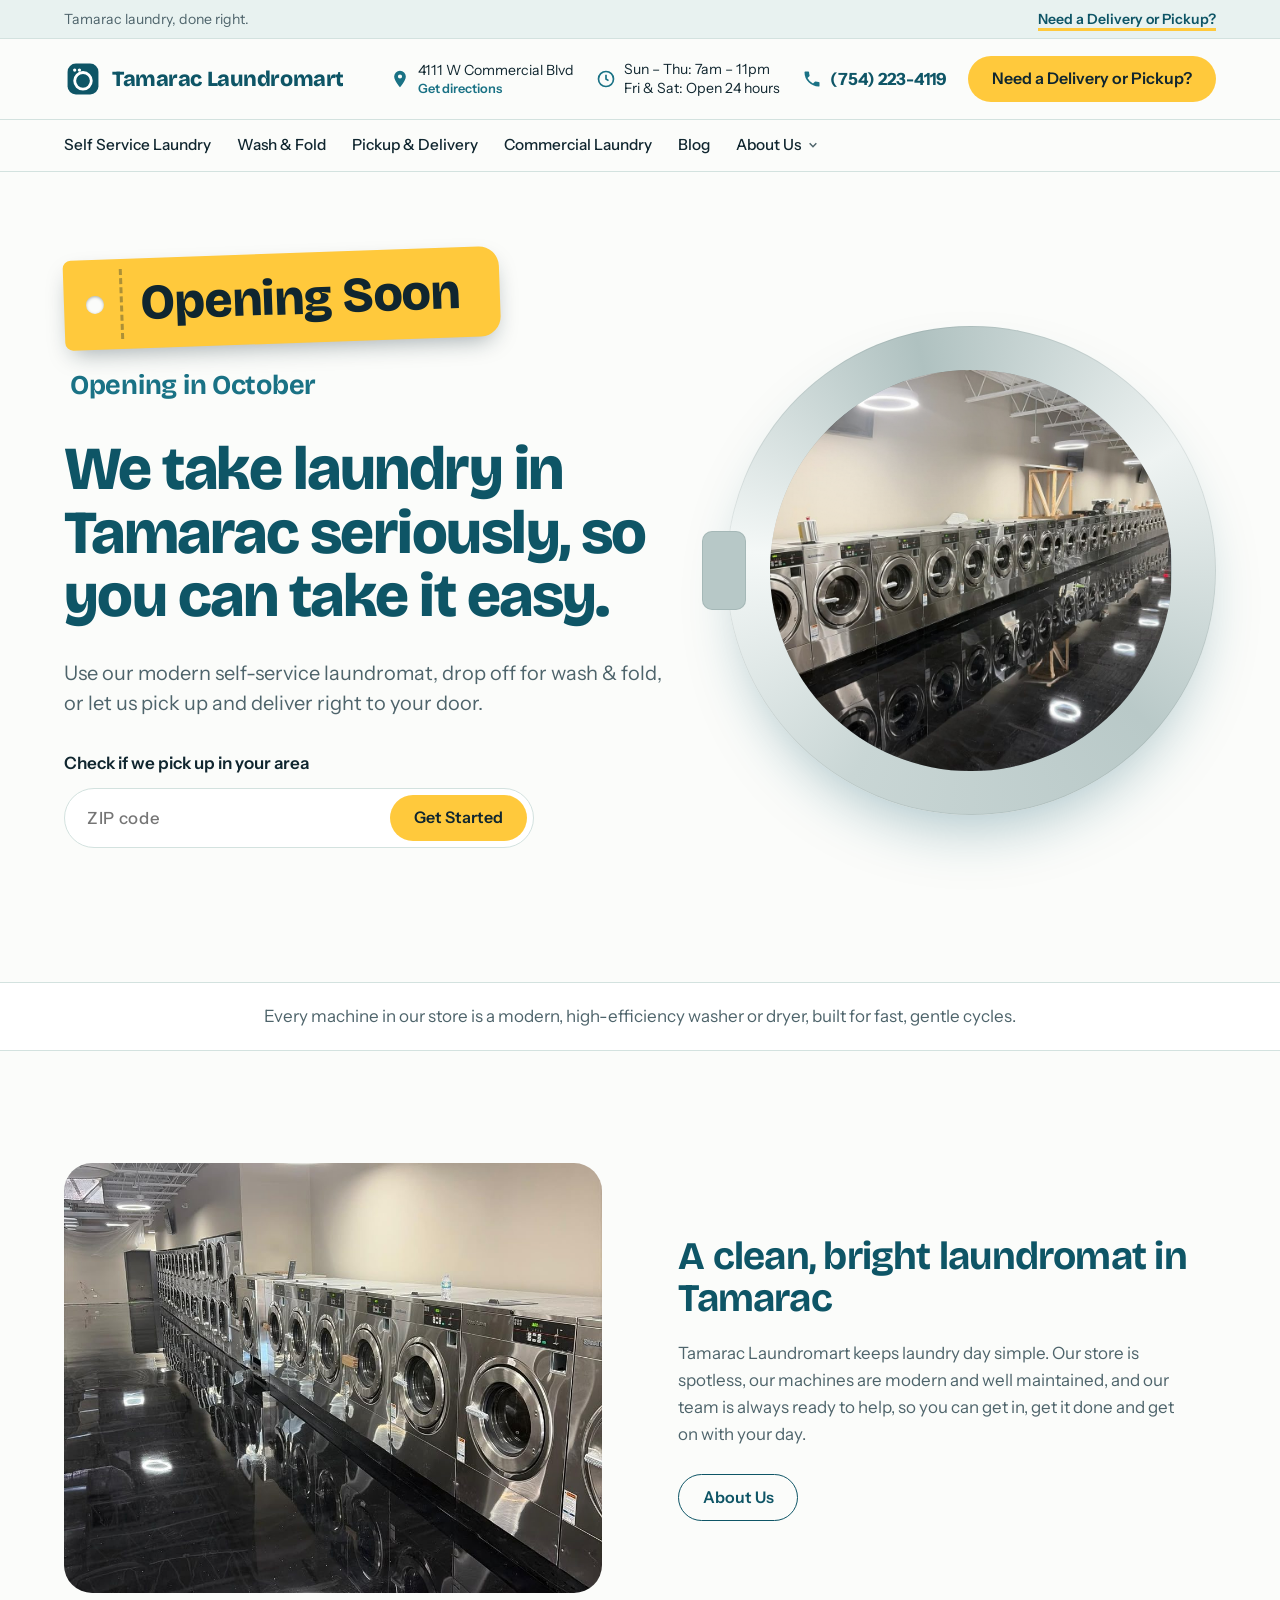
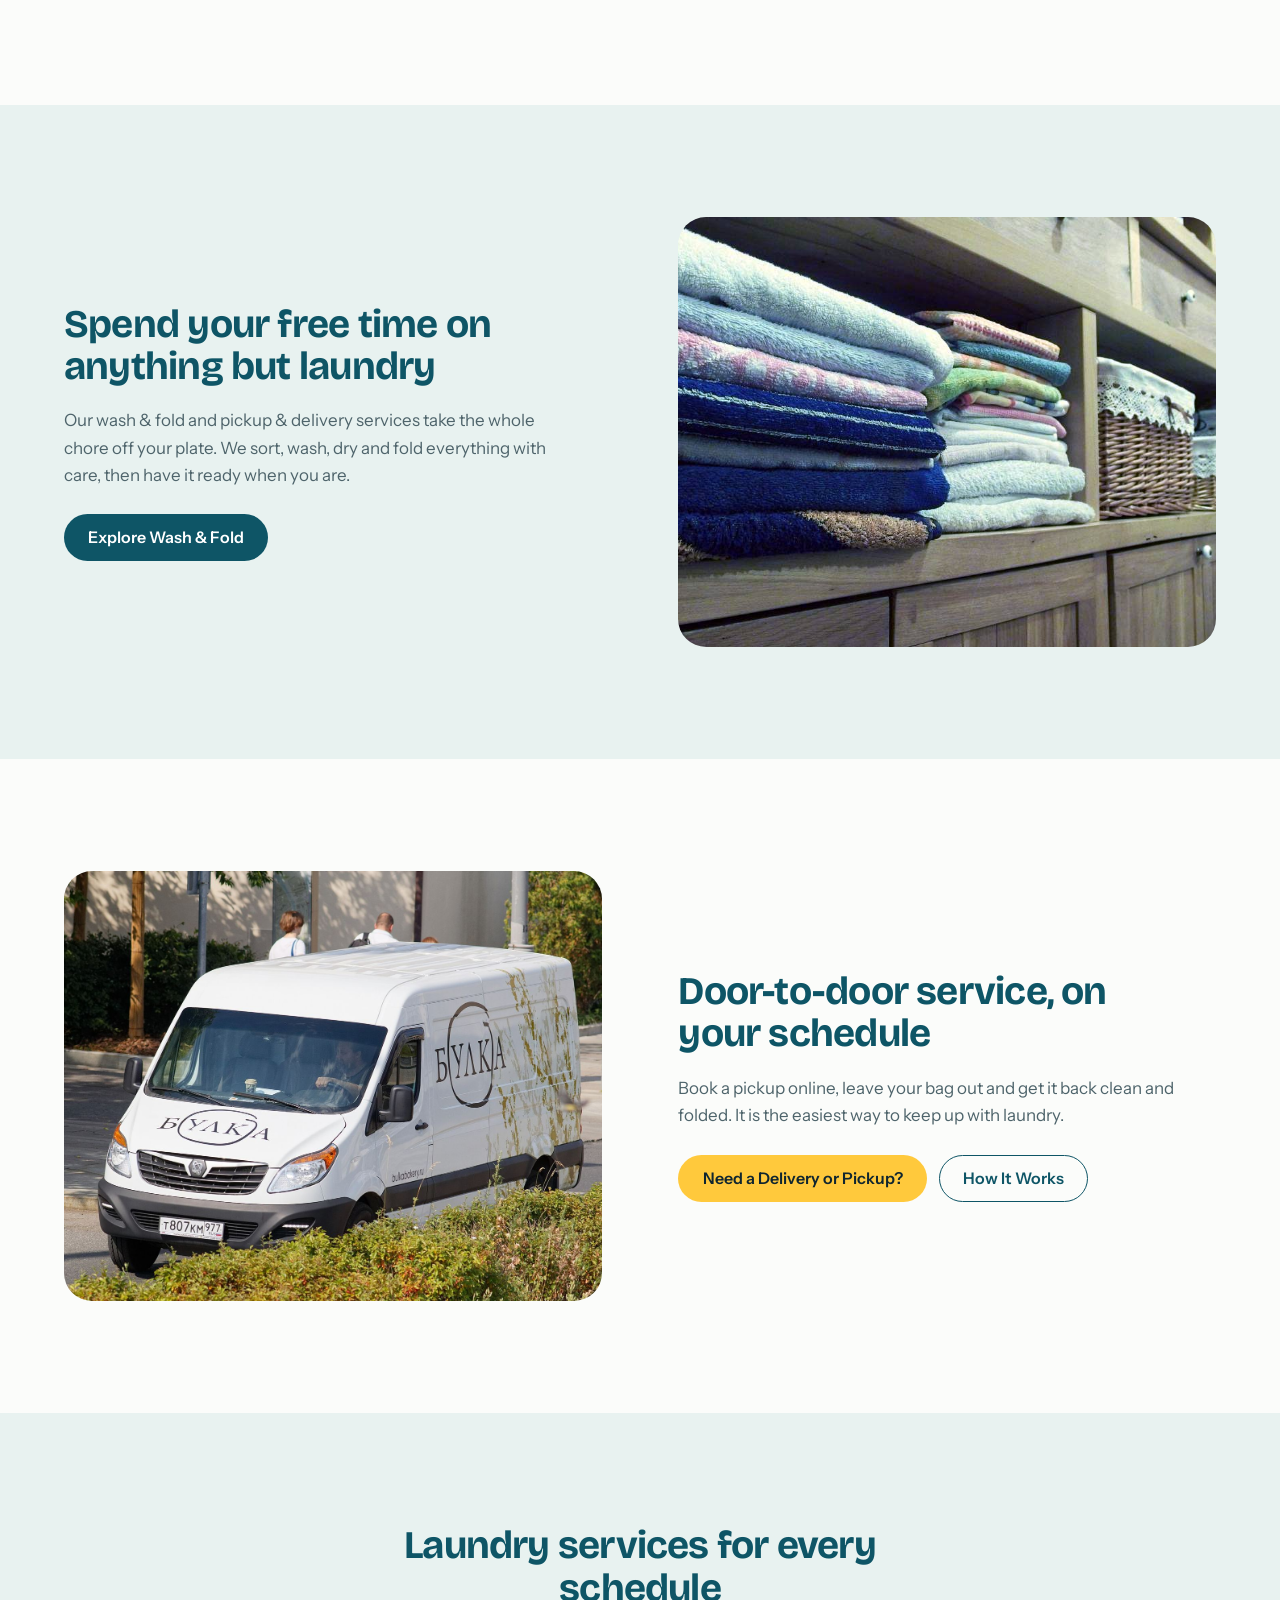
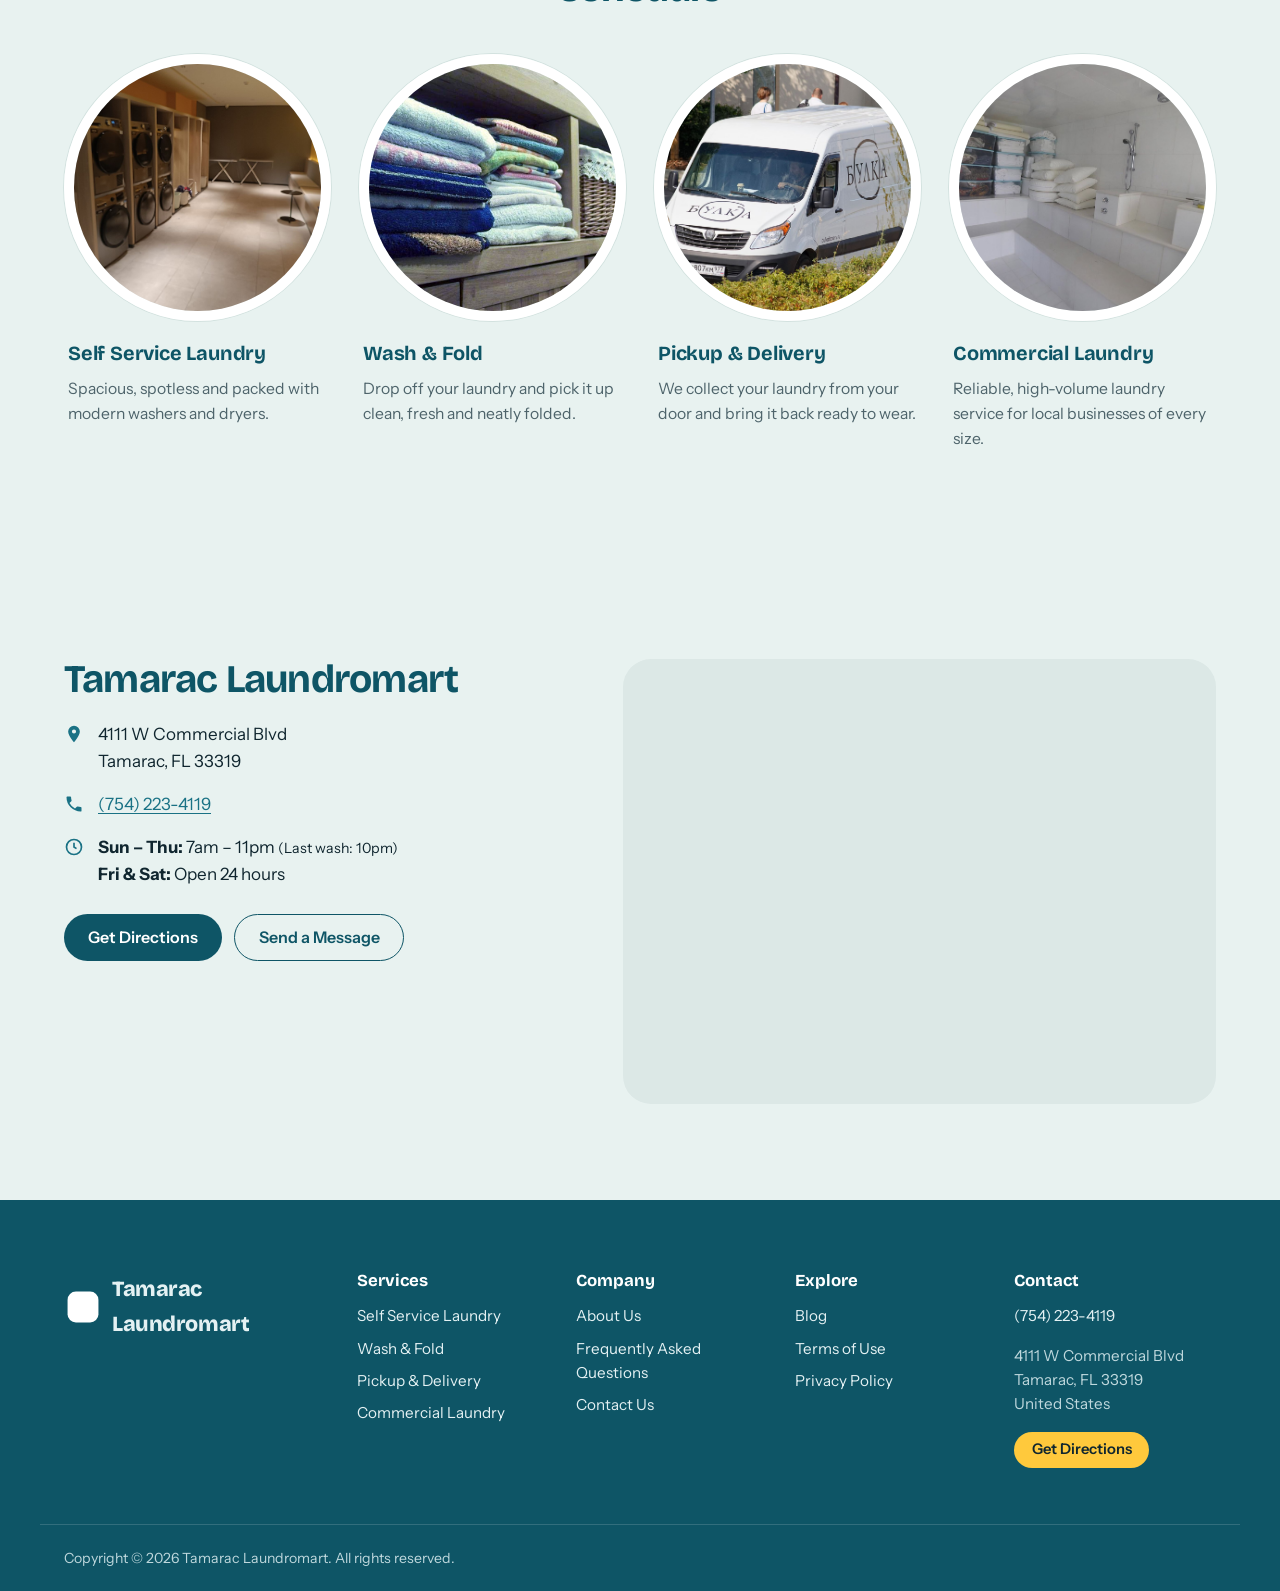
==== public/index.html @ 9fc5db0e "Tamarac Laundromart website, ready for GitHub Pages Static site generated by build.py from site.json" ====
<!DOCTYPE html>
<html lang="en">
<head>
<meta charset="utf-8">
<meta name="viewport" content="width=device-width, initial-scale=1">
<title>Laundromat, Wash &amp; Fold and Pickup &amp; Delivery in Tamarac | Tamarac Laundromart</title>
<meta name="description" content="Tamarac Laundromart offers self-service laundry, wash &amp; fold and laundry pickup &amp; delivery in Tamarac.">
<link rel="canonical" href="https://tamaraclaundromart.com/">
<meta property="og:type" content="website">
<meta property="og:title" content="Laundromat, Wash &amp; Fold and Pickup &amp; Delivery in Tamarac | Tamarac Laundromart">
<meta property="og:description" content="Tamarac Laundromart offers self-service laundry, wash &amp; fold and laundry pickup &amp; delivery in Tamarac.">
<meta property="og:url" content="https://tamaraclaundromart.com/">
<meta property="og:image" content="https://tamaraclaundromart.com/assets/img/store-1.jpg">
<meta name="theme-color" content="#0E5566">
<link rel="icon" href="/assets/img/favicon.svg" type="image/svg+xml">
<link rel="preconnect" href="https://fonts.googleapis.com">
<link rel="preconnect" href="https://fonts.gstatic.com" crossorigin>
<link href="https://fonts.googleapis.com/css2?family=Bricolage+Grotesque:opsz,wght@12..96,500..800&amp;family=Instrument+Sans:wght@400;500;600;700&amp;display=swap" rel="stylesheet">
<link rel="stylesheet" href="/assets/css/styles.css">
<script type="application/ld+json">{"@context": "https://schema.org", "@type": "Laundromat", "name": "Tamarac Laundromart", "telephone": "(754) 223-4119", "email": null, "url": "https://tamaraclaundromart.com", "address": {"@type": "PostalAddress", "streetAddress": "4111 W Commercial Blvd", "addressLocality": "Tamarac", "addressRegion": "FL", "postalCode": "33319", "addressCountry": "United States"}}</script>
<script>window.SITE={"tawkProperty": "", "tawkWidget": "", "formEndpoint": "", "email": "", "pickupUrl": "", "zips": {"33319": "Tamarac", "33320": "Tamarac", "33321": "Tamarac", "33351": "Tamarac"}};</script>
<script src="/assets/js/main.js" defer></script>
</head>
<body class="is-home">

<a class="skip-link" href="#main">Skip to content</a>
<div class="utility-bar">
  <div class="container utility-inner">
    <p class="utility-note">Tamarac laundry, done right.</p>
    <ul class="utility-links">
      <li><a class="utility-cta" href="#">Need a Delivery or Pickup?</a></li>
    </ul>
  </div>
</div>
<header class="site-header">
  <div class="container header-inner">
    <a class="logo" href="/" aria-label="Tamarac Laundromart home"><span class="logo-mark" aria-hidden="true"><svg viewBox="0 0 32 32"><rect x="3" y="3" width="26" height="26" rx="7" fill="currentColor"/><circle cx="16" cy="17.5" r="7" fill="none" stroke="#fff" stroke-width="2.4"/><circle cx="9" cy="8.5" r="1.4" fill="#fff"/><circle cx="13" cy="8.5" r="1.4" fill="#fff"/></svg></span><span class="logo-text">Tamarac Laundromart</span></a>
    <div class="header-info">
      <a class="info-chip" href="https://www.google.com/maps/dir/?api=1&amp;destination=4111+W+Commercial+Blvd%2C+Tamarac%2C+FL%2C+33319" target="_blank" rel="noopener">
        <svg viewBox="0 0 24 24" aria-hidden="true"><path d="M12 2a7 7 0 0 0-7 7c0 5 7 13 7 13s7-8 7-13a7 7 0 0 0-7-7zm0 9.5A2.5 2.5 0 1 1 12 6.5a2.5 2.5 0 0 1 0 5z" fill="currentColor"/></svg>
        <span>4111 W Commercial Blvd<small>Get directions</small></span></a>
      <div class="info-chip hours-chip">
        <svg viewBox="0 0 24 24" aria-hidden="true"><circle cx="12" cy="12" r="9" fill="none" stroke="currentColor" stroke-width="2"/><path d="M12 7v5l3 2" fill="none" stroke="currentColor" stroke-width="2"/></svg>
        <span class="hours-lines"><span>Sun – Thu: 7am &ndash; 11pm</span><span>Fri &amp; Sat: Open 24 hours</span></span></div>
      <a class="info-chip phone-chip" href="tel:7542234119">
        <svg viewBox="0 0 24 24" aria-hidden="true"><path d="M6.6 10.8a15.1 15.1 0 0 0 6.6 6.6l2.2-2.2a1 1 0 0 1 1-.25 11.4 11.4 0 0 0 3.6.57 1 1 0 0 1 1 1V20a1 1 0 0 1-1 1A17 17 0 0 1 3 4a1 1 0 0 1 1-1h3.5a1 1 0 0 1 1 1c0 1.25.2 2.45.57 3.57a1 1 0 0 1-.25 1z" fill="currentColor"/></svg>
        <span>(754) 223-4119</span></a>
      <a class="btn btn-accent header-cta" href="#">Need a Delivery or Pickup?</a>
    </div>
    <div class="header-mobile-actions">
      <a class="icon-btn" href="tel:7542234119" aria-label="Call us">
        <svg viewBox="0 0 24 24" aria-hidden="true"><path d="M6.6 10.8a15.1 15.1 0 0 0 6.6 6.6l2.2-2.2a1 1 0 0 1 1-.25 11.4 11.4 0 0 0 3.6.57 1 1 0 0 1 1 1V20a1 1 0 0 1-1 1A17 17 0 0 1 3 4a1 1 0 0 1 1-1h3.5a1 1 0 0 1 1 1c0 1.25.2 2.45.57 3.57a1 1 0 0 1-.25 1z" fill="currentColor"/></svg></a>
      <button class="icon-btn menu-toggle" aria-expanded="false" aria-controls="mobile-nav" aria-label="Open menu">
        <span class="burger" aria-hidden="true"><i></i><i></i><i></i></span></button>
    </div>
  </div>
  <nav class="main-nav" aria-label="Main">
    <div class="container"><ul class="nav-list"><li class="nav-item"><a href="/self-service-laundry/">Self Service Laundry</a></li><li class="nav-item"><a href="/wash-and-fold/">Wash &amp; Fold</a></li><li class="nav-item"><a href="/pickup-and-delivery/">Pickup &amp; Delivery</a></li><li class="nav-item"><a href="/commercial-laundry/">Commercial Laundry</a></li><li class="nav-item"><a href="/blog/">Blog</a></li><li class="nav-item has-sub"><a href="/about-us/">About Us</a><button class="sub-toggle" aria-expanded="false" aria-label="Show About Us menu"><svg viewBox="0 0 12 12" aria-hidden="true"><path d="M2 4l4 4 4-4" fill="none" stroke="currentColor" stroke-width="1.8"/></svg></button><ul class="sub-menu"><li><a href="/about-us/faq/">Frequently Asked Questions</a></li><li><a href="/about-us/contact-us/">Contact Us</a></li></ul></li></ul></div>
  </nav>
  <div class="mobile-nav" id="mobile-nav" hidden>
    <div class="m-panel is-root" id="m-panel-root">
      <ul><li><a href="/self-service-laundry/">Self Service Laundry</a></li><li><a href="/wash-and-fold/">Wash &amp; Fold</a></li><li><a href="/pickup-and-delivery/">Pickup &amp; Delivery</a></li><li><a href="/commercial-laundry/">Commercial Laundry</a></li><li><a href="/blog/">Blog</a></li><li><button class="m-forward" data-panel="m-panel-5">About Us<svg viewBox="0 0 12 12" aria-hidden="true"><path d="M4 2l4 4-4 4" fill="none" stroke="currentColor" stroke-width="1.8"/></svg></button></li></ul>
      <div class="m-contact">
        <a class="btn btn-accent btn-block" href="#">Need a Delivery or Pickup?</a>
        <a class="btn btn-outline btn-block" href="tel:7542234119">Call (754) 223-4119</a>
        <a class="btn btn-outline btn-block" href="https://www.google.com/maps/dir/?api=1&amp;destination=4111+W+Commercial+Blvd%2C+Tamarac%2C+FL%2C+33319" target="_blank" rel="noopener">Get Directions</a>
        <ul class="m-hours"><li><strong>Sun – Thu:</strong> 7am &ndash; 11pm <small>(Last wash: 10pm)</small></li><li><strong>Fri &amp; Sat:</strong> Open 24 hours</li></ul>
      </div>
    </div>
    <div class="m-panel" id="m-panel-5" hidden><button class="m-back"><svg viewBox="0 0 12 12" aria-hidden="true"><path d="M8 2L4 6l4 4" fill="none" stroke="currentColor" stroke-width="1.8"/></svg> Back</button><p class="m-panel-title">About Us</p><ul><li><a href="/about-us/">About Us Main Page</a></li><li><a href="/about-us/faq/">Frequently Asked Questions</a></li><li><a href="/about-us/contact-us/">Contact Us</a></li></ul></div>
  </div>
</header>
<main id="main">

<section class="home-hero">
  <div class="container home-hero-grid">
    <div class="home-hero-text">
      <p class="coming-soon"><span class="ticket-hole" aria-hidden="true"></span><span class="ticket-text">Opening Soon</span></p><p class="coming-soon-sub">Opening in October</p>
      <h1>We take laundry in Tamarac seriously, so you can take it easy.</h1>
      <p class="lead">Use our modern self-service laundromat, drop off for wash &amp; fold, or let us pick up and deliver right to your door.</p>
      
<form class="zip-form" data-zip-form novalidate>
  <label for="zip-check" class="zip-label">Check if we pick up in your area</label>
  <div class="zip-row">
    <input id="zip-check" name="zip" inputmode="numeric" autocomplete="postal-code"
           pattern="[0-9]{5}" maxlength="5" placeholder="ZIP code" required>
    <button class="btn btn-accent" type="submit">Get Started</button>
  </div>
  <p class="zip-msg" role="status" aria-live="polite"></p>
</form>
    </div>
    <div class="home-hero-media">
      <div class="porthole">
        <span class="porthole-ring" aria-hidden="true"></span>
        <div class="porthole-glass"><img src="/assets/img/store-1.jpg" alt="Inside Tamarac Laundromart" class="cover" loading="eager" decoding="async"></div>
      </div>
    </div>
  </div>
</section>

<section class="brand-banner">
  <div class="container"><p>Every machine in our store is a modern, high-efficiency washer or dryer, built for fast, gentle cycles.</p></div>
</section>

<section class="section image-text  ">
  <div class="container image-text-grid">
    <div class="image-text-media"><img src="/assets/img/store-2.jpg" alt="Row of washers at Tamarac Laundromart" class="cover" loading="lazy" decoding="async"></div>
    <div class="image-text-body"><h2>A clean, bright laundromat in Tamarac</h2><p>Tamarac Laundromart keeps laundry day simple. Our store is spotless, our machines are modern and well maintained, and our team is always ready to help, so you can get in, get it done and get on with your day.</p><div class="btn-row"><a class="btn btn-outline" href="/about-us/">About Us</a></div></div>
  </div>
</section>


<section class="section image-text is-reverse tone-soft">
  <div class="container image-text-grid">
    <div class="image-text-media"><img src="/assets/img/folded.jpg" alt="Folded laundry" class="cover" loading="lazy" decoding="async"></div>
    <div class="image-text-body"><h2>Spend your free time on anything but laundry</h2><p>Our wash &amp; fold and pickup &amp; delivery services take the whole chore off your plate. We sort, wash, dry and fold everything with care, then have it ready when you are.</p><div class="btn-row"><a class="btn btn-primary" href="/wash-and-fold/">Explore Wash &amp; Fold</a></div></div>
  </div>
</section>

<section class="section image-text  ">
  <div class="container image-text-grid">
    <div class="image-text-media"><img src="/assets/img/van.jpg" alt="Delivery van" class="cover" loading="lazy" decoding="async"></div>
    <div class="image-text-body"><h2>Door-to-door service, on your schedule</h2><p>Book a pickup online, leave your bag out and get it back clean and folded. It is the easiest way to keep up with laundry.</p><div class="btn-row"><a class="btn btn-accent" href="#">Need a Delivery or Pickup?</a><a class="btn btn-outline" href="/pickup-and-delivery/">How It Works</a></div></div>
  </div>
</section>

<section class="section tone-soft">
  <div class="container">
    <div class="section-head center"><h2>Laundry services for every schedule</h2></div>
    <div class="card-grid" data-mobile-carousel><a class="svc-card" href="/self-service-laundry/"><img src="/assets/img/machines-row.jpg" alt="" class="cover" loading="lazy" decoding="async"><div class="svc-body"><h3>Self Service Laundry</h3><p>Spacious, spotless and packed with modern washers and dryers.</p></div></a><a class="svc-card" href="/wash-and-fold/"><img src="/assets/img/folded.jpg" alt="" class="cover" loading="lazy" decoding="async"><div class="svc-body"><h3>Wash &amp; Fold</h3><p>Drop off your laundry and pick it up clean, fresh and neatly folded.</p></div></a><a class="svc-card" href="/pickup-and-delivery/"><img src="/assets/img/van.jpg" alt="" class="cover" loading="lazy" decoding="async"><div class="svc-body"><h3>Pickup &amp; Delivery</h3><p>We collect your laundry from your door and bring it back ready to wear.</p></div></a><a class="svc-card" href="/commercial-laundry/"><img src="/assets/img/towels.jpg" alt="" class="cover" loading="lazy" decoding="async"><div class="svc-body"><h3>Commercial Laundry</h3><p>Reliable, high-volume laundry service for local businesses of every size.</p></div></a></div>
  </div>
</section>
</main>

<section class="contact-band" aria-labelledby="contact-band-title">
  <div class="container contact-band-grid">
    <div class="contact-band-info">
      <h2 id="contact-band-title">Tamarac Laundromart</h2>
      <ul class="contact-list">
        <li><svg viewBox="0 0 24 24" aria-hidden="true"><path d="M12 2a7 7 0 0 0-7 7c0 5 7 13 7 13s7-8 7-13a7 7 0 0 0-7-7zm0 9.5A2.5 2.5 0 1 1 12 6.5a2.5 2.5 0 0 1 0 5z" fill="currentColor"/></svg>
          <span>4111 W Commercial Blvd<br>Tamarac, FL 33319</span></li>
        <li><svg viewBox="0 0 24 24" aria-hidden="true"><path d="M6.6 10.8a15.1 15.1 0 0 0 6.6 6.6l2.2-2.2a1 1 0 0 1 1-.25 11.4 11.4 0 0 0 3.6.57 1 1 0 0 1 1 1V20a1 1 0 0 1-1 1A17 17 0 0 1 3 4a1 1 0 0 1 1-1h3.5a1 1 0 0 1 1 1c0 1.25.2 2.45.57 3.57a1 1 0 0 1-.25 1z" fill="currentColor"/></svg>
          <a href="tel:7542234119">(754) 223-4119</a></li>
        <li><svg viewBox="0 0 24 24" aria-hidden="true"><circle cx="12" cy="12" r="9" fill="none" stroke="currentColor" stroke-width="2"/><path d="M12 7v5l3 2" fill="none" stroke="currentColor" stroke-width="2"/></svg>
          <ul class="hours-list"><li><strong>Sun – Thu:</strong> 7am &ndash; 11pm <small>(Last wash: 10pm)</small></li><li><strong>Fri &amp; Sat:</strong> Open 24 hours</li></ul></li>
      </ul>
      <div class="btn-row">
        <a class="btn btn-primary" href="https://www.google.com/maps/dir/?api=1&amp;destination=4111+W+Commercial+Blvd%2C+Tamarac%2C+FL%2C+33319" target="_blank" rel="noopener">Get Directions</a>
        <a class="btn btn-outline" href="/about-us/contact-us/">Send a Message</a>
      </div>
    </div>
    <div class="contact-band-map"><iframe class="map-frame" title="Map to Tamarac Laundromart" loading="lazy" referrerpolicy="no-referrer-when-downgrade" src="https://www.google.com/maps?q=4111+W+Commercial+Blvd%2C+Tamarac%2C+FL%2C+33319&amp;output=embed"></iframe></div>
  </div>
</section>

<footer class="site-footer">
  <div class="container footer-grid">
    <div class="footer-brand">
      <a class="logo logo-light" href="/"><span class="logo-mark" aria-hidden="true"><svg viewBox="0 0 32 32"><rect x="3" y="3" width="26" height="26" rx="7" fill="currentColor"/><circle cx="16" cy="17.5" r="7" fill="none" stroke="#fff" stroke-width="2.4"/><circle cx="9" cy="8.5" r="1.4" fill="#fff"/><circle cx="13" cy="8.5" r="1.4" fill="#fff"/></svg></span><span class="logo-text">Tamarac Laundromart</span></a>
      
      <div class="social"></div>
    </div>
    <div class="footer-col"><h2>Services</h2><ul><li><a href="/self-service-laundry/">Self Service Laundry</a></li><li><a href="/wash-and-fold/">Wash &amp; Fold</a></li><li><a href="/pickup-and-delivery/">Pickup &amp; Delivery</a></li><li><a href="/commercial-laundry/">Commercial Laundry</a></li></ul></div>
    <div class="footer-col"><h2>Company</h2><ul><li><a href="/about-us/">About Us</a></li><li><a href="/about-us/faq/">Frequently Asked Questions</a></li><li><a href="/about-us/contact-us/">Contact Us</a></li></ul></div>
    <div class="footer-col"><h2>Explore</h2><ul><li><a href="/blog/">Blog</a></li><li><a href="/terms-of-use/">Terms of Use</a></li><li><a href="/privacy-policy/">Privacy Policy</a></li></ul></div>
    <div class="footer-col">
      <h2>Contact</h2>
      <p><a href="tel:7542234119">(754) 223-4119</a></p>
      <p>4111 W Commercial Blvd<br>Tamarac, FL 33319<br>United States</p>
      <a class="btn btn-accent btn-sm" href="https://www.google.com/maps/dir/?api=1&amp;destination=4111+W+Commercial+Blvd%2C+Tamarac%2C+FL%2C+33319" target="_blank" rel="noopener">Get Directions</a>
    </div>
  </div>
  <div class="container footer-bottom">
    <p>Copyright &copy; <span data-year>2026</span> Tamarac Laundromart. All rights reserved.</p>
  </div>
</footer>
</body>
</html>
---- assets/css/styles.css ----
/* ==========================================================================
   Laundromat site styles
   Design concept: "Porthole" - the round washer door is the one bold motif.
   Change brand colors and fonts in :root to restyle the whole site.
   ========================================================================== */
:root {
  --ink: #10262F;          /* body text */
  --blue: #0E5566;         /* Intracoastal - primary, headings, footer */
  --blue-2: #1A7285;       /* hover / links */
  --mist: #E8F2F0;         /* tonal panels */
  --linen: #FBFCFA;        /* page background */
  --sun: #FFC93C;          /* calls to action (always with ink text) */
  --sun-dark: #F2B418;
  --line: #D3E2DF;
  --muted: #4E646B;
  --white: #FFFFFF;

  --display: "Bricolage Grotesque", "Avenir Next", system-ui, sans-serif;
  --body: "Instrument Sans", system-ui, -apple-system, "Segoe UI", sans-serif;

  /* Type scale: 1.25 ratio on a 17px base */
  --t-sm: .88rem; --t-base: 1rem; --t-md: 1.25rem; --t-lg: 1.563rem; --t-xl: 1.953rem; --t-2xl: 2.441rem; --t-3xl: 3.815rem;

  /* Radius hierarchy: controls < panels < media; pills only for buttons/chips */
  --r-ctl: 8px; --r-panel: 14px; --r-media: 28px;
  --container: 1200px;
  --measure: 66ch;
}

*, *::before, *::after { box-sizing: border-box; }
html { scroll-behavior: smooth; -webkit-text-size-adjust: 100%; }
body { margin: 0; font-family: var(--body); font-size: 17px; line-height: 1.6; color: var(--ink); background: var(--linen); }
img { max-width: 100%; display: block; }
a { color: var(--blue-2); text-underline-offset: .18em; text-decoration-thickness: 1px; }
a:hover { color: var(--blue); }
h1, h2, h3, h4 { font-family: var(--display); color: var(--blue); margin: 0 0 .5em; font-weight: 700; letter-spacing: -.02em; line-height: 1.08; }
h1 { font-size: clamp(2.3rem, 5.4vw, var(--t-3xl)); font-weight: 800; letter-spacing: -.025em; line-height: 1.04; }
h2 { font-size: clamp(1.75rem, 3.4vw, var(--t-2xl)); }
h3 { font-size: var(--t-md); letter-spacing: -.01em; line-height: 1.25; }
p { margin: 0 0 1em; }
:focus-visible { outline: 3px solid var(--blue-2); outline-offset: 3px; border-radius: 4px; }
[hidden] { display: none !important; }

.container { width: 100%; max-width: var(--container); margin: 0 auto; padding: 0 24px; }
.container.narrow { max-width: 820px; }
.center { text-align: center; }
.center .btn-row, .btn-row.center { justify-content: center; }
.lead { font-size: var(--t-md); line-height: 1.5; color: var(--muted); max-width: 34em; }
.big { font-size: var(--t-md); }
.cover { width: 100%; height: 100%; object-fit: cover; }
.skip-link { position: absolute; left: -999px; top: 8px; background: var(--blue); color: #fff; padding: 10px 16px; z-index: 1000; border-radius: var(--r-ctl); }
.skip-link:focus { left: 8px; }

/* Visible placeholder for any business detail not yet filled in */
.ph { background: #FFF1C2; color: #6B4E00; border: 1px dashed #D9A600; border-radius: 4px; padding: 0 .3em; font-weight: 600; font-size: .9em; letter-spacing: 0; }

/* Buttons ---------------------------------------------------------------- */
.btn { display: inline-flex; align-items: center; justify-content: center; gap: .5em; padding: .8em 1.45em; border-radius: 999px;
  font: 600 1rem/1.2 var(--body); text-decoration: none; border: 1.5px solid transparent; cursor: pointer; white-space: nowrap;
  transition: background-color .15s, color .15s, border-color .15s; }
.btn-accent { background: var(--sun); color: var(--ink); }
.btn-accent:hover { background: var(--sun-dark); color: var(--ink); }
.btn-primary { background: var(--blue); color: #fff; }
.btn-primary:hover { background: var(--blue-2); color: #fff; }
.btn-outline { background: transparent; color: var(--blue); border-color: currentColor; }
.btn-outline:hover { background: var(--blue); border-color: var(--blue); color: #fff; }
.btn-sm { padding: .55em 1.1em; font-size: .92rem; }
.btn-block { width: 100%; }
.btn-row { display: flex; flex-wrap: wrap; gap: 12px; margin-top: 1.5em; }
.btn-link { background: none; border: 0; color: var(--blue-2); font: 600 .95rem var(--body); cursor: pointer; text-decoration: underline; padding: 0; }
.arrow-link { font-weight: 600; color: var(--blue-2); }

/* Utility bar ------------------------------------------------------------ */
.utility-bar { background: var(--mist); color: var(--muted); font-size: var(--t-sm); border-bottom: 1px solid var(--line); }
.utility-inner { display: flex; align-items: center; justify-content: space-between; min-height: 38px; gap: 16px; }
.utility-note { margin: 0; }
.utility-links { list-style: none; display: flex; gap: 22px; margin: 0; padding: 0; align-items: center; }
.utility-links a, .account-toggle { color: var(--blue); text-decoration: none; font-weight: 600; background: none; border: 0; font: inherit; font-weight: 600;
  cursor: pointer; display: inline-flex; align-items: center; gap: 4px; padding: 0; }
.utility-links a:hover, .account-toggle:hover { text-decoration: underline; }
.account-toggle svg { width: 10px; height: 10px; }
.account { position: relative; }
.account-menu { display: none; position: absolute; right: 0; top: calc(100% + 10px); background: #fff; border: 1px solid var(--line); border-radius: var(--r-panel);
  box-shadow: 0 12px 32px rgba(16, 38, 47, .12); list-style: none; margin: 0; padding: 6px; min-width: 190px; z-index: 60; }
.account.is-open .account-menu { display: block; }
.account-menu a { display: block; padding: 8px 12px; color: var(--ink) !important; border-radius: var(--r-ctl); }
.account-menu a:hover { background: var(--mist); text-decoration: none !important; }
.utility-cta { text-decoration: underline !important; text-decoration-color: var(--sun) !important; text-decoration-thickness: 3px !important; text-underline-offset: 4px; }

/* Header ----------------------------------------------------------------- */
.site-header { background: rgba(251, 252, 250, .96); backdrop-filter: saturate(1.4) blur(8px); position: sticky; top: 0; z-index: 50; border-bottom: 1px solid var(--line); }
.header-inner { display: flex; align-items: center; justify-content: space-between; gap: 24px; min-height: 80px; }
.logo { display: inline-flex; align-items: center; gap: 10px; text-decoration: none; color: var(--blue); font-family: var(--display); font-weight: 800; font-size: 1.35rem; letter-spacing: -.02em; }
.logo-mark { width: 38px; height: 38px; color: var(--blue); flex: none; }
.logo-mark svg { width: 100%; height: 100%; }
.logo-img { max-height: 56px; width: auto; }
.logo-light, .logo-light .logo-mark { color: #fff; }
.header-info { display: flex; align-items: center; gap: 22px; }
.info-chip { display: flex; align-items: center; gap: 8px; color: var(--ink); text-decoration: none; font-size: var(--t-sm); line-height: 1.35; }
.info-chip svg { width: 20px; height: 20px; color: var(--blue-2); flex: none; }
.info-chip small { display: block; color: var(--blue-2); font-weight: 600; font-size: .8rem; }
a.info-chip:hover small { text-decoration: underline; }
.hours-lines span { display: block; }
.phone-chip { font-weight: 700; font-size: 1.05rem; color: var(--blue); }
.header-mobile-actions { display: none; gap: 8px; }
.icon-btn { width: 44px; height: 44px; border-radius: 50%; border: 1px solid var(--line); background: #fff; display: grid; place-items: center; color: var(--blue); cursor: pointer; }
.icon-btn svg { width: 19px; height: 19px; }
.burger { display: grid; gap: 4px; }
.burger i { display: block; width: 18px; height: 2px; background: currentColor; border-radius: 2px; transition: transform .2s, opacity .2s; }
.menu-toggle[aria-expanded="true"] .burger i:nth-child(1) { transform: translateY(6px) rotate(45deg); }
.menu-toggle[aria-expanded="true"] .burger i:nth-child(2) { opacity: 0; }
.menu-toggle[aria-expanded="true"] .burger i:nth-child(3) { transform: translateY(-6px) rotate(-45deg); }

.main-nav { border-top: 1px solid var(--line); }
.nav-list { list-style: none; margin: 0; padding: 0; display: flex; flex-wrap: wrap; gap: 2px; }
.nav-item { position: relative; display: flex; align-items: center; }
.nav-item:first-child > a { padding-left: 0; }
.nav-item > a { display: block; padding: 13px 12px; text-decoration: none; color: var(--ink); font-weight: 500; font-size: .96rem; }
.nav-item > a:hover { color: var(--blue-2); }
.nav-item.is-active > a { color: var(--blue); font-weight: 700; box-shadow: inset 0 -3px 0 var(--sun); }
.sub-toggle { background: none; border: 0; padding: 6px 4px; margin-left: -9px; margin-right: 2px; cursor: pointer; color: var(--muted); }
.sub-toggle svg { width: 10px; height: 10px; display: block; }
.sub-menu { display: none; position: absolute; top: 100%; left: 0; background: #fff; list-style: none; margin: 0; padding: 6px; min-width: 250px;
  border: 1px solid var(--line); border-radius: var(--r-panel); box-shadow: 0 16px 36px rgba(16, 38, 47, .12); z-index: 60; }
.nav-item.has-sub:hover .sub-menu, .nav-item.has-sub:focus-within .sub-menu, .nav-item.is-open .sub-menu { display: block; }
.sub-menu a { display: block; padding: 9px 12px; color: var(--ink); text-decoration: none; border-radius: var(--r-ctl); font-size: .95rem; }
.sub-menu a:hover { background: var(--mist); color: var(--blue); }

/* Mobile nav with drill-down panels */
.mobile-nav { border-top: 1px solid var(--line); background: var(--linen); max-height: calc(100vh - 118px); overflow-y: auto; }
.m-panel { padding: 8px 24px 28px; }
.m-panel ul { list-style: none; margin: 0; padding: 0; }
.m-panel li > a, .m-forward { display: flex; justify-content: space-between; align-items: center; width: 100%; padding: 15px 0; border: 0; border-bottom: 1px solid var(--line);
  background: none; font: 600 1.1rem var(--display); letter-spacing: -.01em; color: var(--ink); text-decoration: none; cursor: pointer; text-align: left; }
.m-forward svg, .m-back svg { width: 14px; height: 14px; color: var(--muted); }
.m-back { display: inline-flex; gap: 6px; align-items: center; background: none; border: 0; color: var(--blue-2); font: 600 1rem var(--body); padding: 12px 0 4px; cursor: pointer; }
.m-panel-title { font: 800 1.5rem var(--display); color: var(--blue); margin: 6px 0 4px; letter-spacing: -.02em; }
.m-contact { display: grid; gap: 10px; margin-top: 24px; }
.m-hours { font-size: .92rem; color: var(--muted); margin-top: 6px !important; }
.m-hours li { padding: 2px 0; }

/* Sections --------------------------------------------------------------- */
.section { padding: clamp(64px, 9vw, 112px) 0; }
.tone-soft { background: var(--mist); }
.tone-brand { background: var(--blue); color: #D6E9EC; }
.tone-brand h2, .tone-brand h3 { color: #fff; }
.tone-brand a:not(.btn) { color: #fff; }
.section-head { margin-bottom: 44px; max-width: 40rem; }
.section-head p { color: var(--muted); font-size: var(--t-md); }
.tone-brand .section-head p { color: #D6E9EC; }
.section-head.center { margin-left: auto; margin-right: auto; }
.section-head.split { max-width: none; display: flex; justify-content: space-between; align-items: baseline; gap: 16px; flex-wrap: wrap; }
.section-head.split h2 { margin: 0; }

/* Home hero with porthole ------------------------------------------------ */
.home-hero { padding: clamp(48px, 7vw, 96px) 0 clamp(56px, 8vw, 104px); overflow: hidden; }
.home-hero-grid { display: grid; grid-template-columns: 1.1fr .9fr; gap: clamp(32px, 5vw, 72px); align-items: center; }
.home-hero h1 { max-width: 11em; }
.home-hero .lead { margin-top: 1.1em; }

.porthole { position: relative; aspect-ratio: 1; width: 100%; max-width: 520px; margin-left: auto; }
.porthole-ring { position: absolute; inset: 0; border-radius: 50%;
  background: conic-gradient(from 210deg, #C9D6D5, #F4F8F7 18%, #AFC1C0 38%, #EEF3F2 58%, #B9C9C8 78%, #C9D6D5);
  box-shadow: inset 0 0 0 1px rgba(16,38,47,.08), 0 30px 60px -20px rgba(14, 85, 102, .35); }
.porthole-ring::after { /* door hinge */
  content: ""; position: absolute; left: -5%; top: 42%; width: 9%; height: 16%; border-radius: 10px; background: #B7C8C7; box-shadow: inset 0 0 0 1px rgba(16,38,47,.1); }
.porthole-glass { position: absolute; inset: 9%; border-radius: 50%; overflow: hidden; box-shadow: inset 0 0 0 6px rgba(16, 38, 47, .18); }
.porthole-glass::after { /* glass reflection */
  content: ""; position: absolute; inset: 0; border-radius: 50%;
  background: radial-gradient(120% 70% at 28% 18%, rgba(255,255,255,.38), rgba(255,255,255,0) 48%); pointer-events: none; }
.porthole-glass img { animation: porthole-spin 1.6s cubic-bezier(.2, .7, .1, 1) both; }
@keyframes porthole-spin { from { transform: rotate(-38deg) scale(1.18); opacity: 0; } to { transform: none; opacity: 1; } }

/* Coming soon: a laundry claim ticket */
.coming-soon { display: inline-flex; align-items: center; gap: 20px; margin: 0 0 40px; padding: 20px 40px 20px 22px;
  background: var(--sun); color: var(--ink); font: 800 clamp(2rem, 4.2vw, 3.1rem)/1 var(--display); letter-spacing: -.01em;
  border-radius: 8px 20px 20px 8px; position: relative; transform: rotate(-2deg); transform-origin: left center;
  box-shadow: 0 10px 24px -8px rgba(16, 38, 47, .4); }
.coming-soon::before { /* perforated edge */
  content: ""; position: absolute; left: 56px; top: 10px; bottom: 10px; border-left: 3px dashed rgba(16, 38, 47, .35); }
.ticket-hole { width: 18px; height: 18px; border-radius: 50%; background: var(--linen); box-shadow: inset 0 1px 3px rgba(16,38,47,.35); flex: none; }
.ticket-text { padding-left: 16px; }
/* Line under the ticket, e.g. "Opening in October" */
.coming-soon:has(+ .coming-soon-sub) { margin-bottom: 18px; }
.coming-soon-sub { margin: 0 0 36px 6px; font: 700 clamp(1.25rem, 2.2vw, 1.7rem)/1.2 var(--display); color: var(--blue-2); letter-spacing: -.01em; }

/* Inner page hero */
.page-hero { background: var(--mist); padding: clamp(44px, 6vw, 80px) 0; }
.page-hero-grid { display: grid; grid-template-columns: 1.15fr .85fr; gap: clamp(28px, 5vw, 64px); align-items: center; }
.page-hero h1 { font-size: clamp(2.1rem, 4.4vw, 3.1rem); max-width: 14em; }
.page-hero-media { border-radius: var(--r-media); overflow: hidden; aspect-ratio: 4 / 3; }

/* ZIP form */
.zip-form { margin-top: 32px; max-width: 470px; }
.zip-label { display: block; font-weight: 600; margin-bottom: 10px; color: var(--ink); }
.zip-row { display: flex; gap: 6px; background: #fff; padding: 6px; border-radius: 999px; border: 1.5px solid var(--line); }
.zip-row:focus-within { border-color: var(--blue-2); box-shadow: 0 0 0 4px rgba(26, 114, 133, .15); }
.zip-row input { flex: 1; min-width: 0; border: 0; padding: 10px 16px; font: 500 1.05rem var(--body); background: transparent; border-radius: 999px; color: var(--ink); letter-spacing: .04em; }
.zip-row input:focus { outline: none; }
.zip-msg { margin: 10px 4px 0; font-weight: 500; min-height: 1.4em; font-size: .95rem; }
.zip-msg.is-error { color: #A42A1E; }
.zip-msg.is-ok { color: #13704A; }

/* Brand banner: quiet strip, not a loud band */
.brand-banner { border-top: 1px solid var(--line); border-bottom: 1px solid var(--line); padding: 20px 0; background: #fff; }
.brand-banner p { margin: 0; color: var(--muted); text-align: center; }
.brand-banner strong { color: var(--blue); }

/* Image + text */
.image-text-grid { display: grid; grid-template-columns: 1fr 1fr; gap: clamp(32px, 6vw, 88px); align-items: center; }
.image-text.is-reverse .image-text-media { order: 2; }
.image-text-media { border-radius: var(--r-media); overflow: hidden; aspect-ratio: 5 / 4; }
.image-text-body { max-width: 32rem; }
.image-text-body p, .image-text-body li { color: var(--muted); font-size: 1.06rem; }

/* Stars / testimonials */
.stars { display: inline-flex; gap: 2px; color: #E9A100; margin-bottom: 10px; }
.stars svg { width: 18px; height: 18px; }
.t-card { background: #fff; border: 1px solid var(--line); border-radius: var(--r-panel); padding: 28px 28px 24px; margin: 0; height: 100%; display: flex; flex-direction: column; }
.t-card blockquote { margin: 0 0 18px; font-size: 1.08rem; line-height: 1.55; flex: 1; }
.t-card figcaption { font-weight: 600; color: var(--blue); }
.t-grid { display: grid; grid-template-columns: repeat(auto-fill, minmax(300px, 1fr)); gap: 20px; margin-top: 36px; }
.testimonials .center .btn { margin-top: 32px; }

/* Slider (scroll-snap, works without JS) */
.slider { position: relative; }
.slider-track { display: flex; gap: 20px; overflow-x: auto; scroll-snap-type: x mandatory; scroll-behavior: smooth; padding: 4px 2px 16px; scrollbar-width: thin; scrollbar-color: var(--line) transparent; }
.slider-track .slide { flex: 0 0 calc((100% - 40px) / 3); scroll-snap-align: start; }
.slider-btn { position: absolute; top: 50%; transform: translateY(-50%); z-index: 2; width: 46px; height: 46px; border-radius: 50%; border: 1px solid var(--line); background: #fff;
  font-size: 1.7rem; line-height: 1; color: var(--blue); cursor: pointer; display: grid; place-items: center; padding-bottom: 3px; }
.slider-btn:hover:not(:disabled) { background: var(--blue); color: #fff; border-color: var(--blue); }
.slider-btn:disabled { opacity: .35; cursor: default; }
.slider-btn.prev { left: -22px; }
.slider-btn.next { right: -22px; }
.g-slide { margin: 0; border-radius: var(--r-media); overflow: hidden; aspect-ratio: 4 / 3; }
.gallery .slider-track .slide { flex-basis: calc((100% - 20px) / 2); }

/* Services: porthole thumbnails in a row, no card boxes */
.card-grid { display: grid; grid-template-columns: repeat(4, 1fr); gap: 36px 28px; }
.svc-card { text-decoration: none; color: var(--ink); display: flex; flex-direction: column; }
.svc-card img { aspect-ratio: 1; height: auto; border-radius: 50%; border: 10px solid #fff; box-shadow: 0 0 0 1px var(--line); transition: box-shadow .2s; }
.svc-card:hover img { box-shadow: 0 0 0 3px var(--sun); }
.svc-body { padding: 20px 4px 0; }
.svc-body h3 { color: var(--blue); }
.svc-card:hover h3 { text-decoration: underline; text-decoration-thickness: 2px; text-underline-offset: .15em; }
.svc-body p { color: var(--muted); font-size: .98rem; margin: 0; }

/* Steps - a real sequence, so numbered */
.steps { list-style: none; padding: 0; margin: 0 0 44px; display: grid; grid-template-columns: repeat(3, 1fr); gap: 0; border-top: 1px solid rgba(255,255,255,.2); }
.step { padding: 28px 28px 8px 0; }
.step + .step { padding-left: 28px; border-left: 1px solid rgba(255,255,255,.2); }
.step-num { display: block; font: 800 3.4rem/1 var(--display); color: var(--sun); margin-bottom: 14px; letter-spacing: -.04em; }
.step p { color: #CFE3E7; }

/* Pricing */
.price-cards { display: grid; grid-template-columns: repeat(auto-fit, minmax(260px, 340px)); justify-content: center; gap: 20px; margin-bottom: 36px; }
.price-card { background: #fff; border: 1px solid var(--line); border-radius: var(--r-panel); padding: 30px 28px; }
.price-card h3 { font-size: 1.1rem; color: var(--ink); }
.price-amount { font: 800 2.6rem/1.1 var(--display); color: var(--blue); margin: 6px 0 0; letter-spacing: -.03em; }
.price-amount span { display: block; font: 500 .95rem var(--body); color: var(--muted); letter-spacing: 0; margin-top: 4px; }
.price-note { color: var(--muted); font-size: .92rem; margin: 12px 0 0; }
.price-list { display: grid; gap: 0; border-top: 1px solid var(--line); }
.price-group { padding: 22px 0; border-bottom: 1px solid var(--line); }
.price-group h3 { margin-bottom: 8px; }
.price-group summary { font: 700 var(--t-md) var(--display); color: var(--blue); cursor: pointer; list-style: none; display: flex; justify-content: space-between; align-items: center; letter-spacing: -.01em; }
.price-group summary::-webkit-details-marker { display: none; }
.price-group summary::after, .acc summary::after { content: ""; width: 12px; height: 12px; flex: none; border-right: 2px solid var(--blue-2); border-bottom: 2px solid var(--blue-2);
  transform: rotate(45deg) translate(-3px, -3px); transition: transform .2s; }
.price-group[open] summary::after, .acc[open] summary::after { transform: rotate(225deg) translate(-3px, -3px); }
.price-group[open] summary { margin-bottom: 8px; }
.price-lines { list-style: none; margin: 0; padding: 0; }
.price-lines li { display: flex; align-items: baseline; gap: 10px; padding: 7px 0; }
.price-lines .dots { flex: 1; border-bottom: 1px dotted #A9BDBA; transform: translateY(-5px); }
.price-lines strong { font-variant-numeric: tabular-nums; }
.price-sub { color: var(--muted); font-size: .9rem; margin: 8px 0 0; }

/* Promotions: styled as a claim ticket, echoing the Coming Soon tag */
.promo-grid { display: grid; grid-template-columns: repeat(auto-fit, minmax(280px, 420px)); justify-content: center; gap: 20px; }
.promo-card { background: var(--sun); color: var(--ink); border-radius: var(--r-panel); padding: 28px 30px 28px 56px; position: relative; }
.promo-card::before { content: ""; position: absolute; left: 30px; top: 16px; bottom: 16px; border-left: 2px dashed rgba(16, 38, 47, .3); }
.promo-card h3 { color: var(--ink); font-size: var(--t-lg); }
.promo-tag { display: block; font-weight: 600; font-size: .9rem; margin-bottom: 6px; }
.promo-code strong { background: #fff; padding: 2px 10px; border-radius: var(--r-ctl); letter-spacing: .04em; }

/* Area CTA */
.area-cta { background: var(--blue); color: #D6E9EC; }
.area-cta h2 { color: #fff; }
.area-cta-inner { display: grid; grid-template-columns: 1fr 1fr; gap: 40px; align-items: center; }
.area-cta .zip-label { color: #fff; }
.area-cta .zip-row { border-color: transparent; }
.area-cta .zip-msg.is-error { color: #FFD3CC; }
.area-cta .zip-msg.is-ok { color: #BFF2D8; }
.area-cta .zip-msg a { color: #fff; }

/* Accordions (FAQ) */
.acc-group { border-top: 1px solid var(--line); }
.acc { border-bottom: 1px solid var(--line); }
.acc summary { padding: 20px 0; font-weight: 600; font-size: 1.08rem; cursor: pointer; list-style: none; display: flex; justify-content: space-between; gap: 20px; align-items: center; color: var(--ink); }
.acc summary:hover { color: var(--blue); }
.acc summary::-webkit-details-marker { display: none; }
.acc-body { padding: 0 40px 22px 0; color: var(--muted); max-width: var(--measure); }
.acc-body p:last-child { margin-bottom: 0; }
.faq-title { margin-bottom: 20px; }
ul.plain { list-style: none; padding: 0; margin: 0; }

/* Forms */
.form-layout { display: grid; grid-template-columns: .85fr 1.15fr; gap: clamp(32px, 6vw, 80px); align-items: start; }
.form-intro p { color: var(--muted); }
.form-eyebrow { font-weight: 600; color: var(--blue-2) !important; margin-bottom: .4em; }
.form-card { background: #fff; border: 1px solid var(--line); border-radius: var(--r-panel); padding: clamp(22px, 4vw, 40px); }
.form-grid { display: grid; grid-template-columns: 1fr 1fr; gap: 18px 18px; margin-bottom: 22px; }
.field.full { grid-column: 1 / -1; }
.field label { display: block; font-weight: 600; font-size: .92rem; margin-bottom: 6px; }
.field label .opt { font-weight: 400; color: var(--muted); }
.field input, .field textarea { width: 100%; padding: 12px 14px; border: 1.5px solid var(--line); border-radius: var(--r-ctl); font: 1rem var(--body); background: var(--linen); color: var(--ink); }
.field input:focus, .field textarea:focus { outline: none; border-color: var(--blue-2); background: #fff; box-shadow: 0 0 0 4px rgba(26, 114, 133, .15); }
.field.has-error input, .field.has-error textarea { border-color: #A42A1E; }
.field-error { color: #A42A1E; font-size: .85rem; margin: 4px 0 0; }
.field-error:empty { display: none; }
.hp { position: absolute; left: -9999px; width: 1px; height: 1px; overflow: hidden; }
.form-status { margin: 14px 0 0; font-weight: 500; }
.form-status:empty { display: none; }
.form-status.is-ok { color: #13704A; }
.form-status.is-error { color: #A42A1E; }

/* Contact band + maps */
.contact-band { background: var(--mist); padding: clamp(56px, 8vw, 96px) 0; }
.contact-band-grid, .location-grid, .area-detail { display: grid; grid-template-columns: 1fr 1.2fr; gap: clamp(32px, 5vw, 64px); align-items: start; }
.contact-list { list-style: none; padding: 0; margin: 0; display: grid; gap: 16px; }
.contact-list > li { display: flex; gap: 14px; }
.contact-list svg { width: 20px; height: 20px; color: var(--blue-2); flex: none; margin-top: 3px; }
.hours-list { list-style: none; padding: 0; margin: 0; }
.map-frame { width: 100%; aspect-ratio: 4 / 3; border: 0; border-radius: var(--r-media); display: block; background: #DCE8E6; }
.map-placeholder { aspect-ratio: 4 / 3; border-radius: var(--r-media); background: #fff; display: grid; place-items: center; text-align: center; padding: 24px;
  color: var(--muted); border: 1.5px dashed #A9BDBA; }
.location-details h3 { margin-top: 32px; }
.check-list { list-style: none; padding: 0; margin: 0; display: grid; gap: 10px; }
.check-list li { padding-left: 30px; position: relative; }
.check-list li::before { content: ""; position: absolute; left: 0; top: .3em; width: 18px; height: 18px; border-radius: 50%;
  background: var(--sun) url("data:image/svg+xml,%3Csvg xmlns='http://www.w3.org/2000/svg' viewBox='0 0 16 16'%3E%3Cpath d='M4 8.5l2.5 2.5L12 5.5' fill='none' stroke='%2310262F' stroke-width='2'/%3E%3C/svg%3E") center/12px no-repeat; }

/* Wash & fold "at a glance": centered 2x2 list, pulled up close to the photo slider above */
.section.glance { padding-top: clamp(8px, 2vw, 24px); }
.glance h2 { margin-bottom: 28px; }
.glance-list { grid-template-columns: repeat(2, minmax(0, 1fr)); gap: 14px 40px; max-width: 760px; margin: 0 auto; }
.glance-list li { background: #fff; border: 1px solid var(--line); border-radius: var(--r-panel); padding: 16px 20px 16px 50px; }
.glance-list li::before { left: 18px; top: 50%; transform: translateY(-50%); }
@media (max-width: 640px) { .glance-list { grid-template-columns: 1fr; } }

/* Service areas */
.service-hero-grid { display: grid; grid-template-columns: 1.4fr 1fr; gap: 36px; align-items: start; }
.service-side { background: var(--mist); border-radius: var(--r-panel); padding: 30px; }
.service-side h3 { margin-top: 28px; font-size: 1.05rem; }
.chip-row { display: flex; flex-wrap: wrap; gap: 8px; }
.chip { display: inline-block; background: var(--mist); color: var(--blue); padding: 3px 12px; border-radius: 999px; font-size: .85rem; font-weight: 600; font-variant-numeric: tabular-nums; }
.service-side .chip { background: #fff; }
.area-grid { display: grid; grid-template-columns: repeat(auto-fill, minmax(250px, 1fr)); gap: 0 32px; border-top: 1px solid var(--line); }
.area-card { display: flex; justify-content: space-between; align-items: baseline; gap: 12px; padding: 22px 0; border-bottom: 1px solid var(--line); text-decoration: none; color: var(--ink); flex-wrap: wrap; }
.area-card h3 { margin: 0; }
.area-link { font-size: .9rem; color: var(--muted); }
.area-card:hover h3 { text-decoration: underline; text-decoration-thickness: 2px; text-underline-offset: .15em; }

/* Blog */
.blog-hero { padding-bottom: 12px; }
.breadcrumbs ol { list-style: none; display: flex; flex-wrap: wrap; gap: 6px; padding: 0; margin: 0 0 20px; font-size: .9rem; color: var(--muted); }
.breadcrumbs li + li::before { content: "/"; margin-right: 6px; color: #A9BDBA; }
.filter-bar { display: flex; flex-wrap: wrap; align-items: center; gap: 10px; margin-bottom: 32px; font-weight: 600; }
.filter-chip { display: inline-flex; align-items: center; gap: 6px; border: 1.5px solid var(--line); background: #fff; border-radius: 999px; padding: 6px 14px; cursor: pointer; font-size: .92rem; font-weight: 500; }
.filter-chip:has(input:checked) { background: var(--blue); color: #fff; border-color: var(--blue); }
.filter-chip input { accent-color: var(--sun); margin: 0; }
.blog-grid { display: grid; grid-template-columns: repeat(auto-fill, minmax(300px, 1fr)); gap: 40px 28px; }
.blog-card { display: flex; flex-direction: column; height: 100%; }
.blog-card-media { aspect-ratio: 16 / 10; overflow: hidden; display: block; border-radius: var(--r-media); }
.blog-card-body { padding: 18px 2px 0; display: flex; flex-direction: column; flex: 1; }
.blog-card-body > p:not(.blog-meta) { color: var(--muted); flex: 1; }
.blog-card h3 a { color: var(--blue); text-decoration: none; }
.blog-card h3 a:hover { text-decoration: underline; text-decoration-thickness: 2px; }
.blog-meta { display: flex; gap: 10px; align-items: center; font-size: .88rem; color: var(--muted); margin-bottom: 10px; }
.no-results { text-align: center; color: var(--muted); padding: 30px 0; }
.blog-listing .center .btn { margin-top: 40px; }
.post h1 { font-size: clamp(2rem, 4.4vw, 3rem); }
.post-media { border-radius: var(--r-media); overflow: hidden; aspect-ratio: 16 / 9; margin: 28px 0 36px; }
.prose { max-width: var(--measure); }
.container.narrow.prose, .post .prose { margin-left: auto; margin-right: auto; }
.prose h2 { margin-top: 1.5em; font-size: var(--t-xl); }
.prose ul, .prose ol { padding-left: 1.3em; }
.prose li { margin-bottom: .4em; }
.notice { background: #FFF1C2; border: 1px solid #E6C34D; padding: 12px 16px; border-radius: var(--r-ctl); }

/* Footer */
.site-footer { background: var(--blue); color: #BFD8DD; padding: 72px 0 0; font-size: .95rem; }
.footer-grid { display: grid; grid-template-columns: 1.4fr 1fr 1fr 1fr 1.1fr; gap: 36px; }
.footer-col h2 { color: #fff; font-size: 1.05rem; margin-bottom: 14px; letter-spacing: 0; }
.footer-col ul { list-style: none; padding: 0; margin: 0; display: grid; gap: 8px; }
.site-footer a { color: #E4F1F3; text-decoration: none; }
.site-footer a:hover { color: #fff; text-decoration: underline; }
.site-footer .btn-accent { color: var(--ink); }
.site-footer .btn-accent:hover { color: var(--ink); text-decoration: none; }
.footer-brand p { margin-top: 14px; max-width: 22em; }
.social { display: flex; gap: 10px; }
.social a { width: 40px; height: 40px; border-radius: 50%; border: 1px solid rgba(255,255,255,.25); display: grid; place-items: center; }
.social a:hover { background: var(--sun); border-color: var(--sun); color: var(--ink); }
.social svg { width: 18px; height: 18px; }
.footer-bottom { border-top: 1px solid rgba(255,255,255,.15); margin-top: 56px; padding: 22px 24px; font-size: .88rem; }
.footer-bottom p { margin: 0; }

/* Responsive -------------------------------------------------------------- */
@media (max-width: 1180px) {
  .header-info .hours-chip { display: none; }
  .nav-item > a { padding: 13px 9px; font-size: .92rem; }
  .footer-grid { grid-template-columns: repeat(3, 1fr); }
  .footer-brand { grid-column: 1 / -1; }
}
@media (max-width: 980px) {
  .header-info, .main-nav, .utility-note { display: none; }
  .header-mobile-actions { display: flex; }
  .header-inner { min-height: 68px; }
  .utility-inner { justify-content: center; }
  .home-hero-grid, .page-hero-grid, .image-text-grid, .form-layout, .contact-band-grid, .location-grid, .area-detail,
  .service-hero-grid, .area-cta-inner { grid-template-columns: 1fr; }
  .image-text.is-reverse .image-text-media { order: 0; }
  .porthole { max-width: 400px; margin: 0 auto; }
  .page-hero-media { aspect-ratio: 16 / 9; }
  .card-grid { grid-template-columns: repeat(2, 1fr); }
  .steps { grid-template-columns: 1fr; }
  .step, .step + .step { padding: 24px 0; border-left: 0; border-bottom: 1px solid rgba(255,255,255,.2); }
  .slider-track .slide { flex-basis: calc((100% - 20px) / 2); }
  .slider-btn.prev { left: -8px; }
  .slider-btn.next { right: -8px; }
}
@media (min-width: 981px) {
  .mobile-nav { display: none !important; }
}
@media (max-width: 640px) {
  body { font-size: 16px; }
  .container { padding: 0 16px; }
  .utility-links { gap: 16px; font-size: .82rem; }
  .logo { font-size: 1.12rem; }
  .logo-mark { width: 32px; height: 32px; }
  .porthole { max-width: 300px; }
  /* Service thumbnails become a swipeable row on phones */
  .card-grid { display: flex; overflow-x: auto; scroll-snap-type: x mandatory; gap: 20px; padding-bottom: 12px; margin: 0 -16px; padding-left: 16px; padding-right: 16px; }
  .card-grid > * { flex: 0 0 66%; scroll-snap-align: center; }
  .slider-track .slide, .gallery .slider-track .slide { flex-basis: 86%; }
  .slider-btn { display: none; }
  .form-grid { grid-template-columns: 1fr; }
  .zip-row { flex-direction: column; border-radius: var(--r-panel); }
  .zip-row .btn { width: 100%; }
  .footer-grid { grid-template-columns: 1fr 1fr; }
  .btn-row .btn { flex: 1 1 auto; }
  .acc-body { padding-right: 0; }
}
@media (prefers-reduced-motion: reduce) {
  *, *::before, *::after { transition: none !important; animation: none !important; scroll-behavior: auto !important; }
}
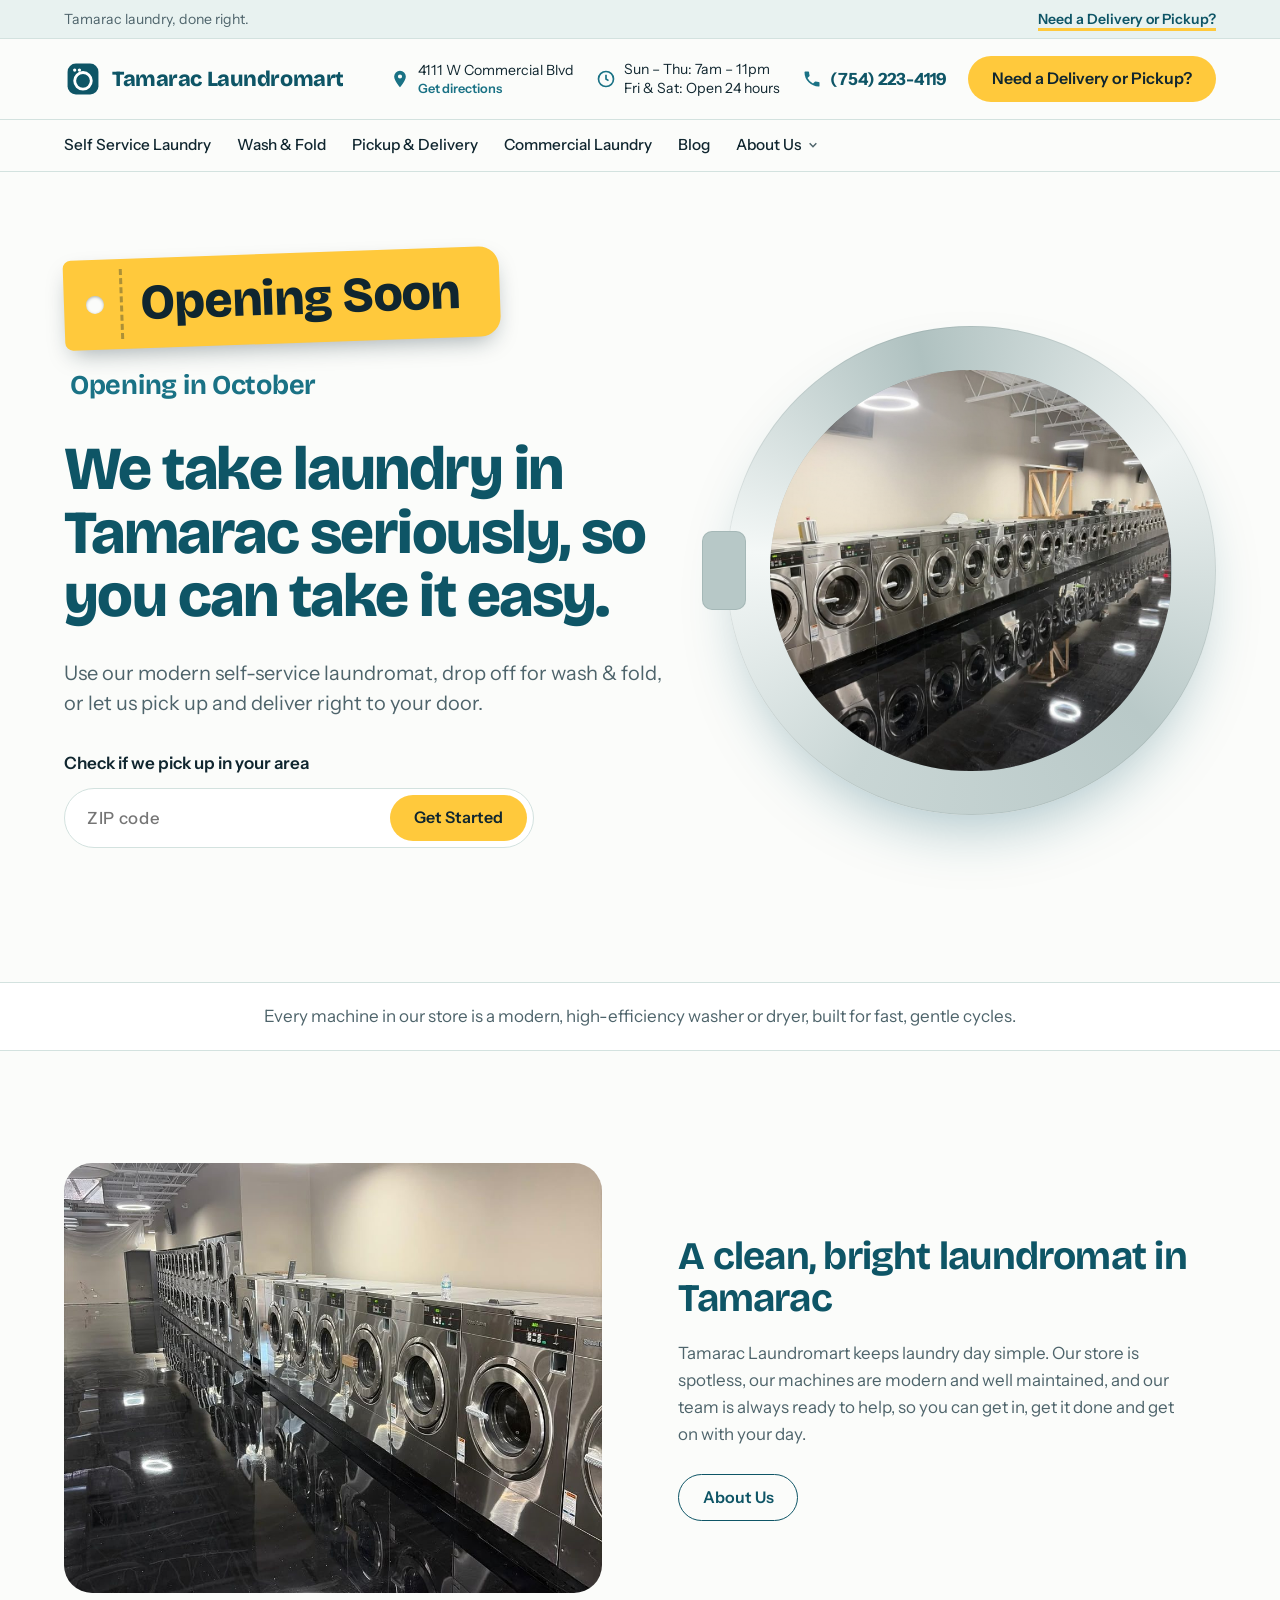
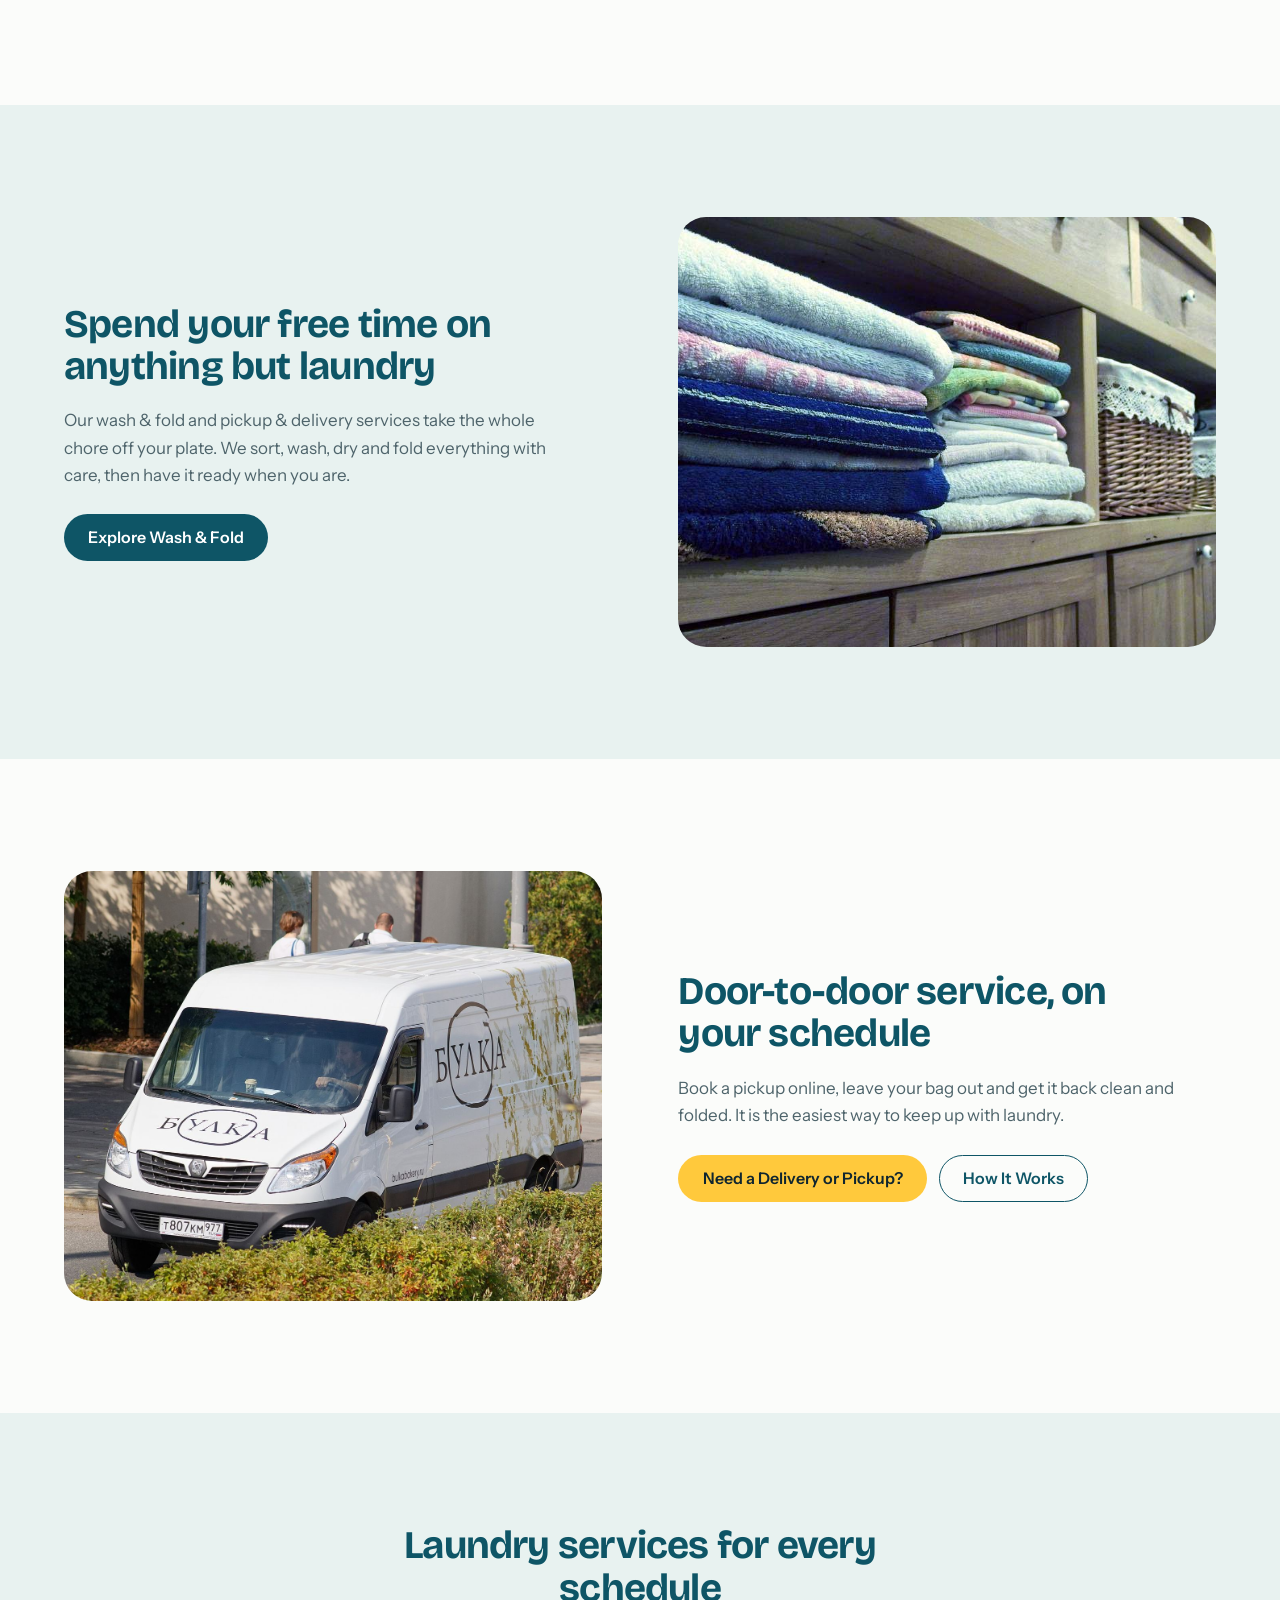
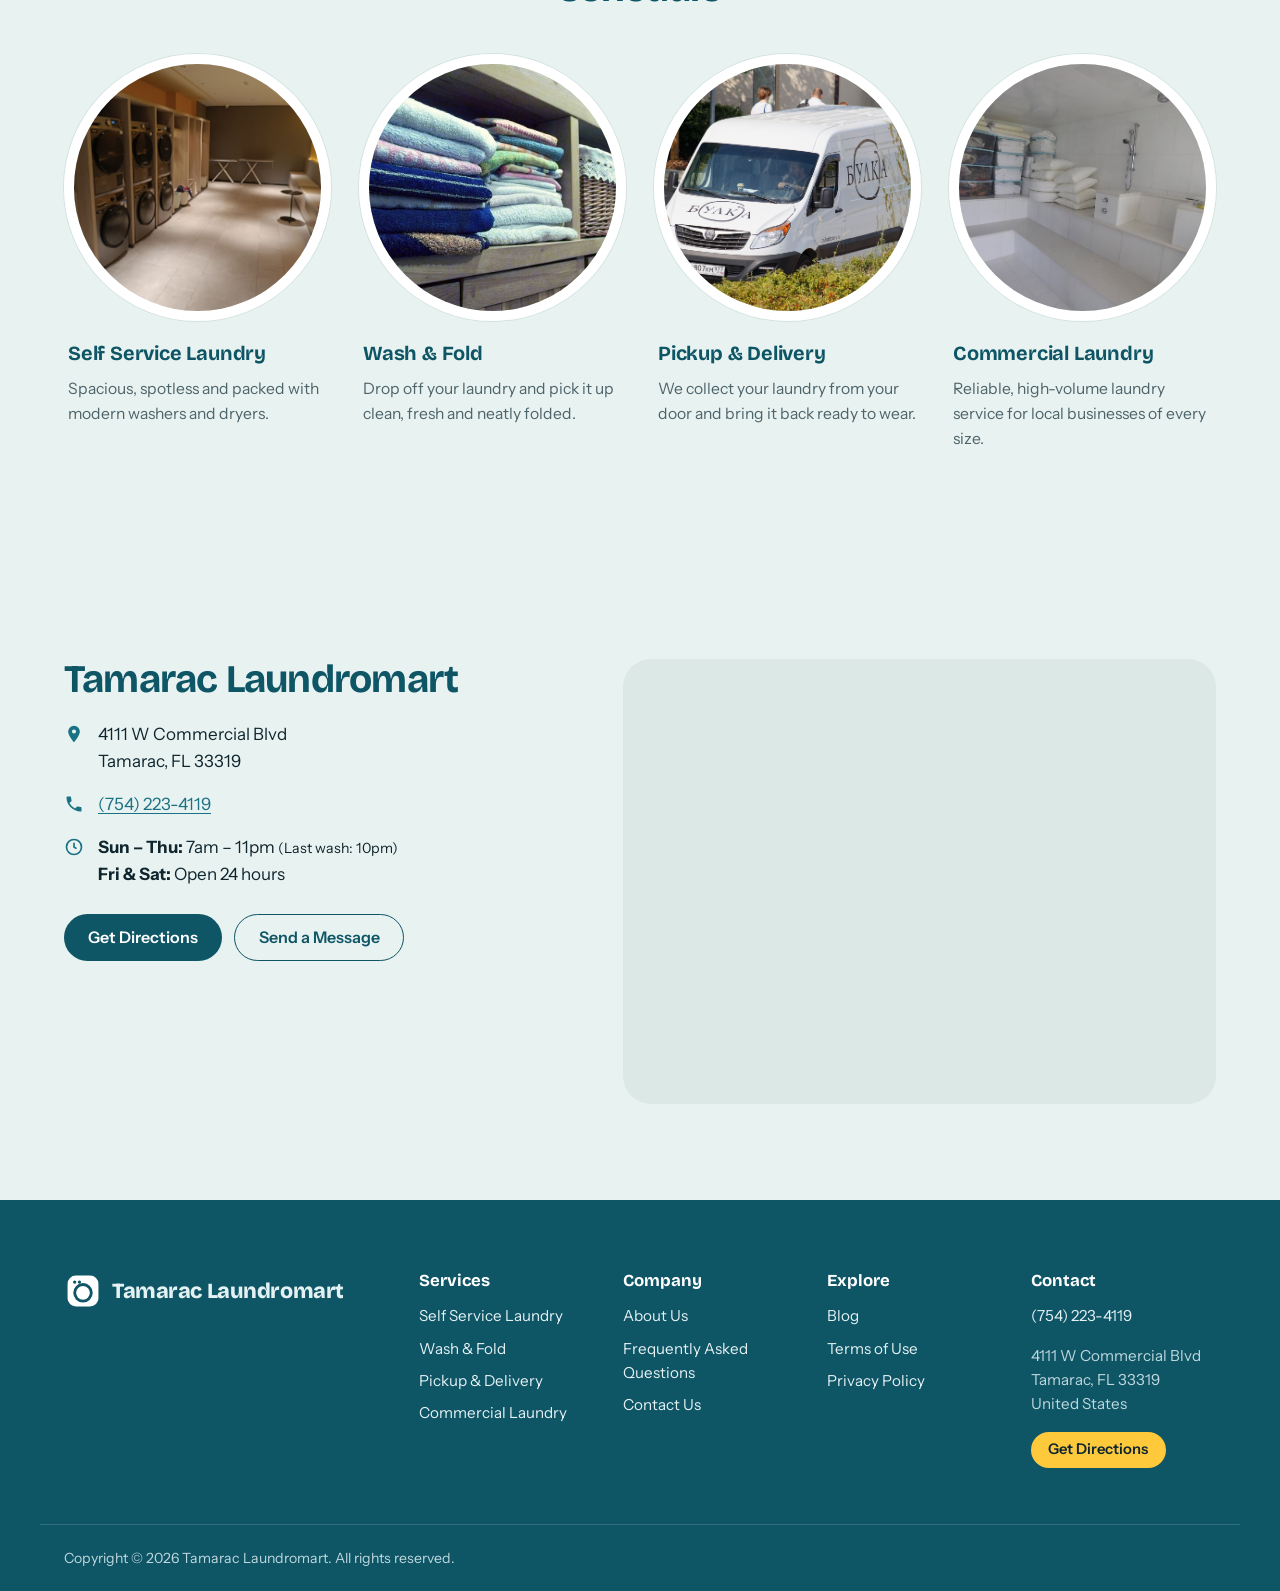
==== commit b20db881: "Add logo files and site icons, fix footer logo, version asset links - Logo PNGs (full, white, mark)," ====
--- a/public/index.html
+++ b/public/index.html
@@ -13,13 +13,15 @@
 <meta property="og:image" content="https://tamaraclaundromart.com/assets/img/store-1.jpg">
 <meta name="theme-color" content="#0E5566">
 <link rel="icon" href="/assets/img/favicon.svg" type="image/svg+xml">
+<link rel="icon" href="/assets/img/favicon-32.png" type="image/png" sizes="32x32">
+<link rel="apple-touch-icon" href="/assets/img/apple-touch-icon.png">
 <link rel="preconnect" href="https://fonts.googleapis.com">
 <link rel="preconnect" href="https://fonts.gstatic.com" crossorigin>
 <link href="https://fonts.googleapis.com/css2?family=Bricolage+Grotesque:opsz,wght@12..96,500..800&amp;family=Instrument+Sans:wght@400;500;600;700&amp;display=swap" rel="stylesheet">
-<link rel="stylesheet" href="/assets/css/styles.css">
-<script type="application/ld+json">{"@context": "https://schema.org", "@type": "Laundromat", "name": "Tamarac Laundromart", "telephone": "(754) 223-4119", "email": null, "url": "https://tamaraclaundromart.com", "address": {"@type": "PostalAddress", "streetAddress": "4111 W Commercial Blvd", "addressLocality": "Tamarac", "addressRegion": "FL", "postalCode": "33319", "addressCountry": "United States"}}</script>
+<link rel="stylesheet" href="/assets/css/styles.css?v=7fba0b4804">
+<script type="application/ld+json">{"@context": "https://schema.org", "@type": "Laundromat", "name": "Tamarac Laundromart", "telephone": "(754) 223-4119", "email": null, "url": "https://tamaraclaundromart.com", "logo": "https://tamaraclaundromart.com/assets/img/logo-mark-512.png", "image": "https://tamaraclaundromart.com/assets/img/store-1.jpg", "address": {"@type": "PostalAddress", "streetAddress": "4111 W Commercial Blvd", "addressLocality": "Tamarac", "addressRegion": "FL", "postalCode": "33319", "addressCountry": "United States"}}</script>
 <script>window.SITE={"tawkProperty": "", "tawkWidget": "", "formEndpoint": "", "email": "", "pickupUrl": "", "zips": {"33319": "Tamarac", "33320": "Tamarac", "33321": "Tamarac", "33351": "Tamarac"}};</script>
-<script src="/assets/js/main.js" defer></script>
+<script src="/assets/js/main.js?v=f5795415dc" defer></script>
 </head>
 <body class="is-home">
 
@@ -34,7 +36,7 @@
 </div>
 <header class="site-header">
   <div class="container header-inner">
-    <a class="logo" href="/" aria-label="Tamarac Laundromart home"><span class="logo-mark" aria-hidden="true"><svg viewBox="0 0 32 32"><rect x="3" y="3" width="26" height="26" rx="7" fill="currentColor"/><circle cx="16" cy="17.5" r="7" fill="none" stroke="#fff" stroke-width="2.4"/><circle cx="9" cy="8.5" r="1.4" fill="#fff"/><circle cx="13" cy="8.5" r="1.4" fill="#fff"/></svg></span><span class="logo-text">Tamarac Laundromart</span></a>
+    <a class="logo" href="/" aria-label="Tamarac Laundromart home"><span class="logo-mark" aria-hidden="true"><svg viewBox="0 0 32 32"><rect x="3" y="3" width="26" height="26" rx="7" fill="currentColor"/><circle class="lm-ring" cx="16" cy="17.5" r="7" fill="none" stroke="#fff" stroke-width="2.4"/><circle class="lm-dot" cx="9" cy="8.5" r="1.4" fill="#fff"/><circle class="lm-dot" cx="13" cy="8.5" r="1.4" fill="#fff"/></svg></span><span class="logo-text">Tamarac Laundromart</span></a>
     <div class="header-info">
       <a class="info-chip" href="https://www.google.com/maps/dir/?api=1&amp;destination=4111+W+Commercial+Blvd%2C+Tamarac%2C+FL%2C+33319" target="_blank" rel="noopener">
         <svg viewBox="0 0 24 24" aria-hidden="true"><path d="M12 2a7 7 0 0 0-7 7c0 5 7 13 7 13s7-8 7-13a7 7 0 0 0-7-7zm0 9.5A2.5 2.5 0 1 1 12 6.5a2.5 2.5 0 0 1 0 5z" fill="currentColor"/></svg>
@@ -156,7 +158,7 @@
 <footer class="site-footer">
   <div class="container footer-grid">
     <div class="footer-brand">
-      <a class="logo logo-light" href="/"><span class="logo-mark" aria-hidden="true"><svg viewBox="0 0 32 32"><rect x="3" y="3" width="26" height="26" rx="7" fill="currentColor"/><circle cx="16" cy="17.5" r="7" fill="none" stroke="#fff" stroke-width="2.4"/><circle cx="9" cy="8.5" r="1.4" fill="#fff"/><circle cx="13" cy="8.5" r="1.4" fill="#fff"/></svg></span><span class="logo-text">Tamarac Laundromart</span></a>
+      <a class="logo logo-light" href="/"><span class="logo-mark" aria-hidden="true"><svg viewBox="0 0 32 32"><rect x="3" y="3" width="26" height="26" rx="7" fill="currentColor"/><circle class="lm-ring" cx="16" cy="17.5" r="7" fill="none" stroke="#fff" stroke-width="2.4"/><circle class="lm-dot" cx="9" cy="8.5" r="1.4" fill="#fff"/><circle class="lm-dot" cx="13" cy="8.5" r="1.4" fill="#fff"/></svg></span><span class="logo-text">Tamarac Laundromart</span></a>
       
       <div class="social"></div>
     </div>
--- a/assets/css/styles.css
+++ b/assets/css/styles.css
@@ -95,6 +95,9 @@
 .logo-mark svg { width: 100%; height: 100%; }
 .logo-img { max-height: 56px; width: auto; }
 .logo-light, .logo-light .logo-mark { color: #fff; }
+/* On dark backgrounds the badge is white, so the washer door inside it switches to blue */
+.logo-light .lm-ring { stroke: var(--blue); }
+.logo-light .lm-dot { fill: var(--blue); }
 .header-info { display: flex; align-items: center; gap: 22px; }
 .info-chip { display: flex; align-items: center; gap: 8px; color: var(--ink); text-decoration: none; font-size: var(--t-sm); line-height: 1.35; }
 .info-chip svg { width: 20px; height: 20px; color: var(--blue-2); flex: none; }
@@ -389,7 +392,8 @@
 
 /* Footer */
 .site-footer { background: var(--blue); color: #BFD8DD; padding: 72px 0 0; font-size: .95rem; }
-.footer-grid { display: grid; grid-template-columns: 1.4fr 1fr 1fr 1fr 1.1fr; gap: 36px; }
+.footer-grid { display: grid; grid-template-columns: 1.9fr 1fr 1fr 1fr 1.1fr; gap: 36px; }
+.footer-brand .logo { white-space: nowrap; }
 .footer-col h2 { color: #fff; font-size: 1.05rem; margin-bottom: 14px; letter-spacing: 0; }
 .footer-col ul { list-style: none; padding: 0; margin: 0; display: grid; gap: 8px; }
 .site-footer a { color: #E4F1F3; text-decoration: none; }
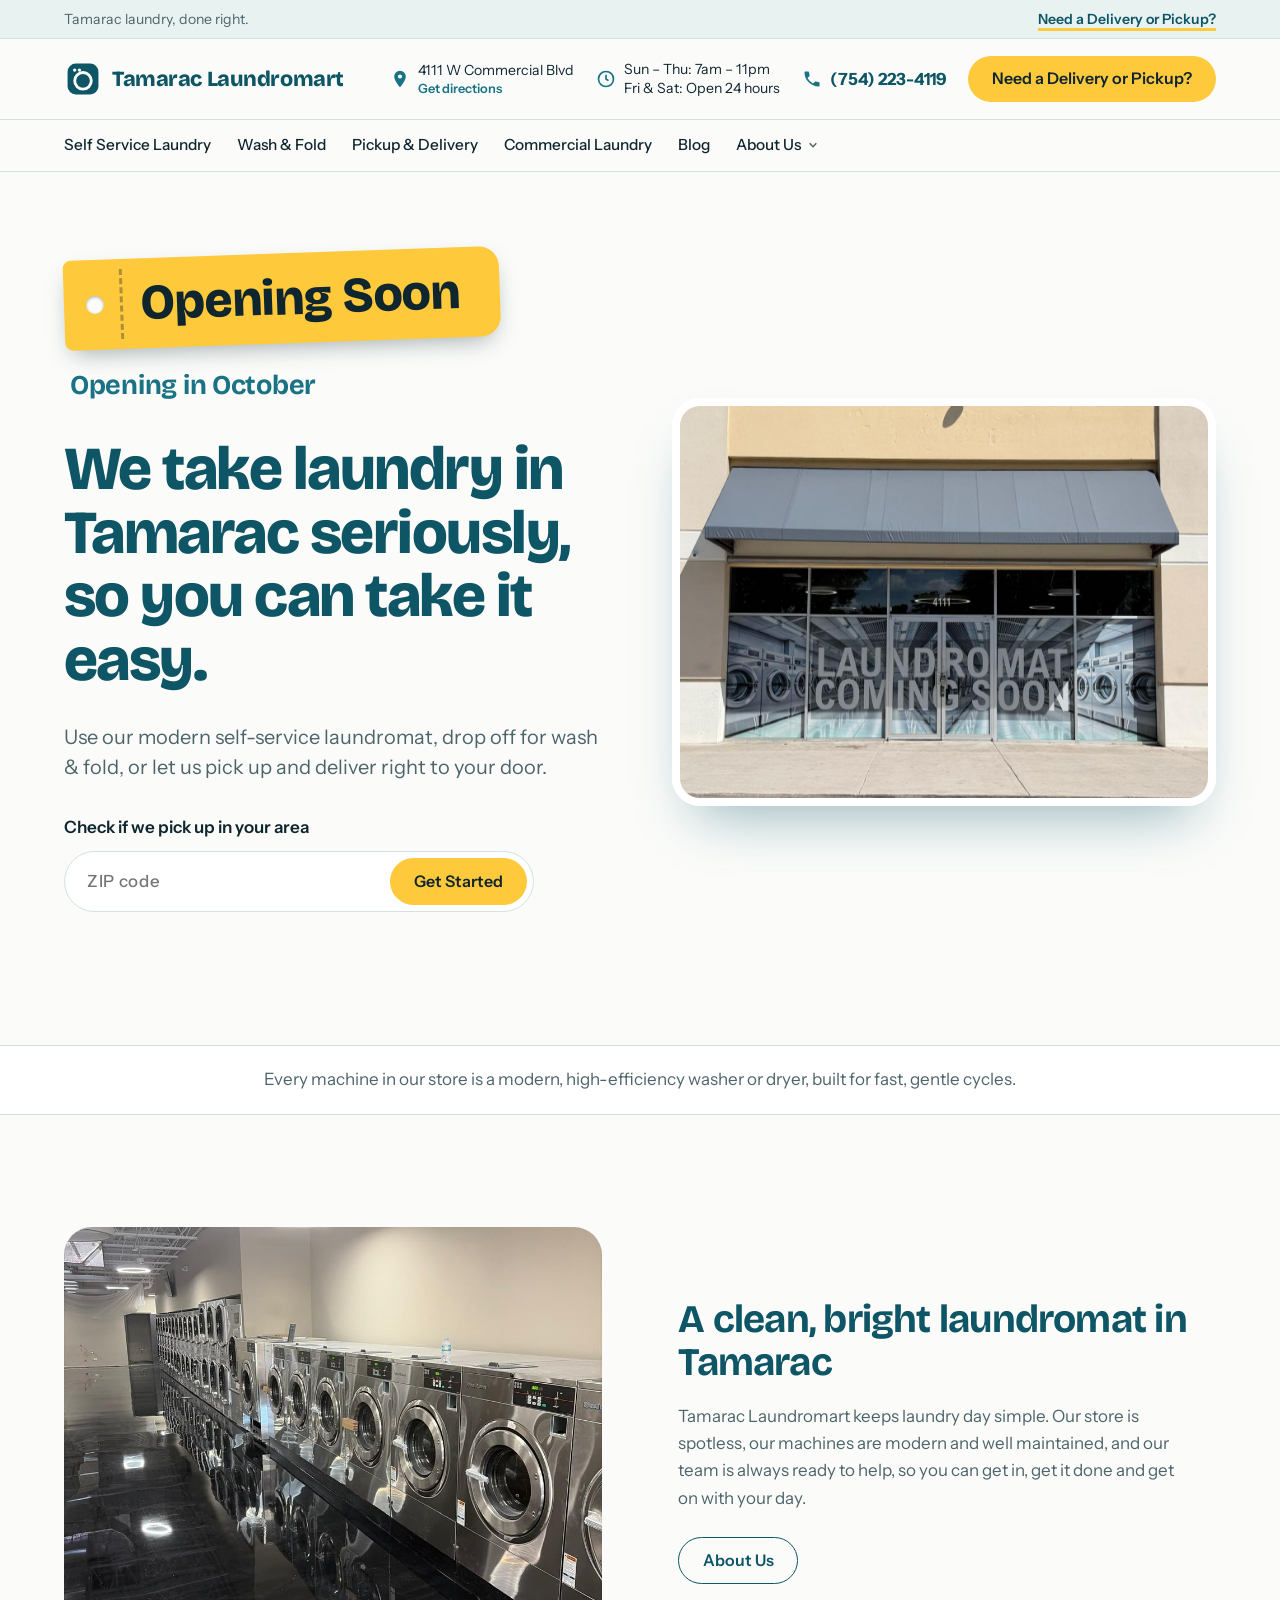
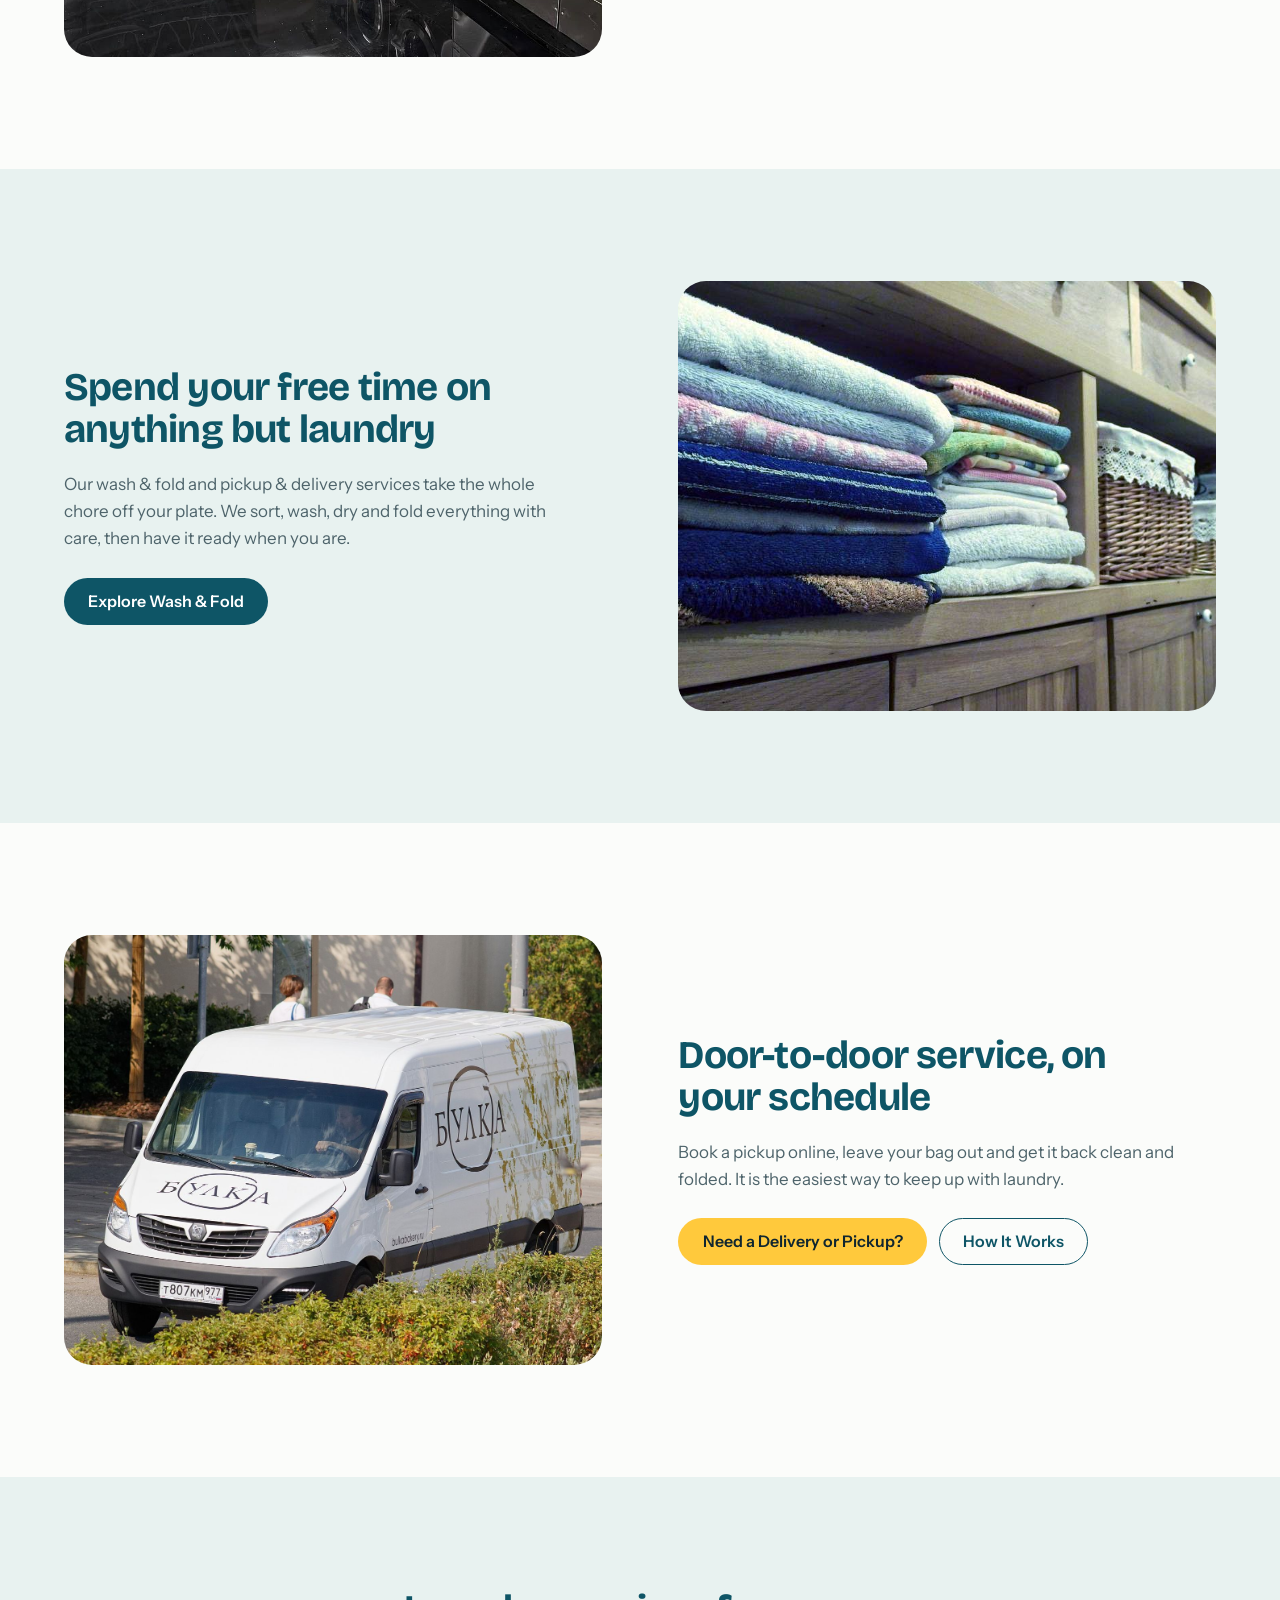
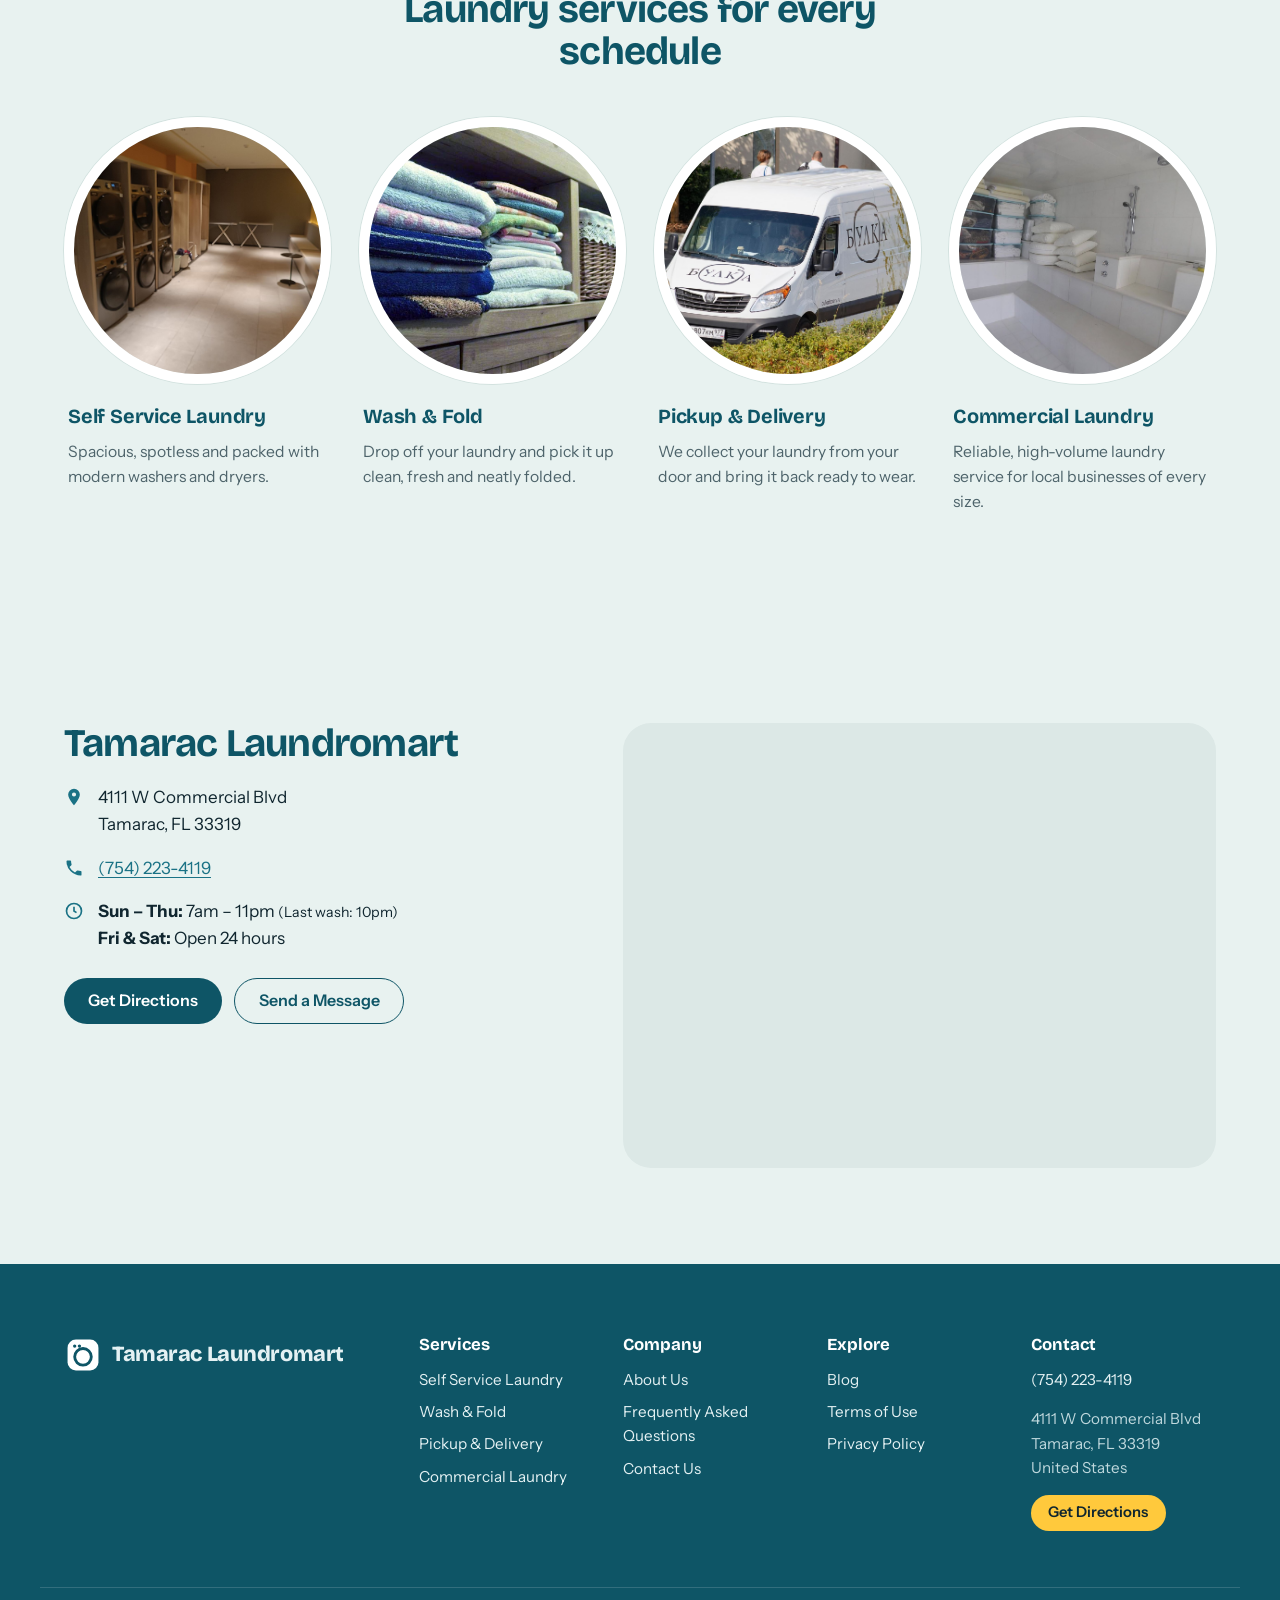
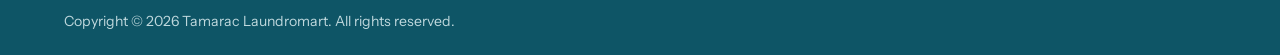
==== commit d8398916: "Storefront photo as the home page hero Co-Authored-By: Claude Opus 5.5 <noreply@anthropic.com>" ====
--- a/public/index.html
+++ b/public/index.html
@@ -10,7 +10,7 @@
 <meta property="og:title" content="Laundromat, Wash &amp; Fold and Pickup &amp; Delivery in Tamarac | Tamarac Laundromart">
 <meta property="og:description" content="Tamarac Laundromart offers self-service laundry, wash &amp; fold and laundry pickup &amp; delivery in Tamarac.">
 <meta property="og:url" content="https://tamaraclaundromart.com/">
-<meta property="og:image" content="https://tamaraclaundromart.com/assets/img/store-1.jpg">
+<meta property="og:image" content="https://tamaraclaundromart.com/assets/img/storefront.jpg">
 <meta name="theme-color" content="#0E5566">
 <link rel="icon" href="/assets/img/favicon.svg" type="image/svg+xml">
 <link rel="icon" href="/assets/img/favicon-32.png" type="image/png" sizes="32x32">
@@ -18,8 +18,8 @@
 <link rel="preconnect" href="https://fonts.googleapis.com">
 <link rel="preconnect" href="https://fonts.gstatic.com" crossorigin>
 <link href="https://fonts.googleapis.com/css2?family=Bricolage+Grotesque:opsz,wght@12..96,500..800&amp;family=Instrument+Sans:wght@400;500;600;700&amp;display=swap" rel="stylesheet">
-<link rel="stylesheet" href="/assets/css/styles.css?v=7fba0b4804">
-<script type="application/ld+json">{"@context": "https://schema.org", "@type": "Laundromat", "name": "Tamarac Laundromart", "telephone": "(754) 223-4119", "email": null, "url": "https://tamaraclaundromart.com", "logo": "https://tamaraclaundromart.com/assets/img/logo-mark-512.png", "image": "https://tamaraclaundromart.com/assets/img/store-1.jpg", "address": {"@type": "PostalAddress", "streetAddress": "4111 W Commercial Blvd", "addressLocality": "Tamarac", "addressRegion": "FL", "postalCode": "33319", "addressCountry": "United States"}}</script>
+<link rel="stylesheet" href="/assets/css/styles.css?v=81c760a48d">
+<script type="application/ld+json">{"@context": "https://schema.org", "@type": "Laundromat", "name": "Tamarac Laundromart", "telephone": "(754) 223-4119", "email": null, "url": "https://tamaraclaundromart.com", "logo": "https://tamaraclaundromart.com/assets/img/logo-mark-512.png", "image": "https://tamaraclaundromart.com/assets/img/storefront.jpg", "address": {"@type": "PostalAddress", "streetAddress": "4111 W Commercial Blvd", "addressLocality": "Tamarac", "addressRegion": "FL", "postalCode": "33319", "addressCountry": "United States"}}</script>
 <script>window.SITE={"tawkProperty": "", "tawkWidget": "", "formEndpoint": "", "email": "", "pickupUrl": "", "zips": {"33319": "Tamarac", "33320": "Tamarac", "33321": "Tamarac", "33351": "Tamarac"}};</script>
 <script src="/assets/js/main.js?v=f5795415dc" defer></script>
 </head>
@@ -92,10 +92,9 @@
 </form>
     </div>
     <div class="home-hero-media">
-      <div class="porthole">
-        <span class="porthole-ring" aria-hidden="true"></span>
-        <div class="porthole-glass"><img src="/assets/img/store-1.jpg" alt="Inside Tamarac Laundromart" class="cover" loading="eager" decoding="async"></div>
-      </div>
+      <figure class="hero-photo">
+        <img src="/assets/img/storefront.jpg" alt="Tamarac Laundromart storefront at 4111 W Commercial Blvd" class="cover" loading="eager" decoding="async">
+      </figure>
     </div>
   </div>
 </section>
--- a/assets/css/styles.css
+++ b/assets/css/styles.css
@@ -157,7 +157,7 @@
 
 /* Home hero with porthole ------------------------------------------------ */
 .home-hero { padding: clamp(48px, 7vw, 96px) 0 clamp(56px, 8vw, 104px); overflow: hidden; }
-.home-hero-grid { display: grid; grid-template-columns: 1.1fr .9fr; gap: clamp(32px, 5vw, 72px); align-items: center; }
+.home-hero-grid { display: grid; grid-template-columns: 1fr 1fr; gap: clamp(32px, 5vw, 72px); align-items: center; }
 .home-hero h1 { max-width: 11em; }
 .home-hero .lead { margin-top: 1.1em; }
 
@@ -173,6 +173,12 @@
   background: radial-gradient(120% 70% at 28% 18%, rgba(255,255,255,.38), rgba(255,255,255,0) 48%); pointer-events: none; }
 .porthole-glass img { animation: porthole-spin 1.6s cubic-bezier(.2, .7, .1, 1) both; }
 @keyframes porthole-spin { from { transform: rotate(-38deg) scale(1.18); opacity: 0; } to { transform: none; opacity: 1; } }
+
+/* Home hero storefront photo: shown whole (wide shot), large rounded frame */
+.hero-photo { margin: 0; width: 100%; aspect-ratio: 4 / 3; border-radius: var(--r-media); overflow: hidden;
+  box-shadow: 0 30px 60px -24px rgba(14, 85, 102, .45); border: 8px solid #fff; }
+.hero-photo img { animation: hero-photo-in 1s cubic-bezier(.2, .7, .1, 1) both; }
+@keyframes hero-photo-in { from { transform: scale(1.06); opacity: 0; } to { transform: none; opacity: 1; } }
 
 /* Coming soon: a laundry claim ticket */
 .coming-soon { display: inline-flex; align-items: center; gap: 20px; margin: 0 0 40px; padding: 20px 40px 20px 22px;
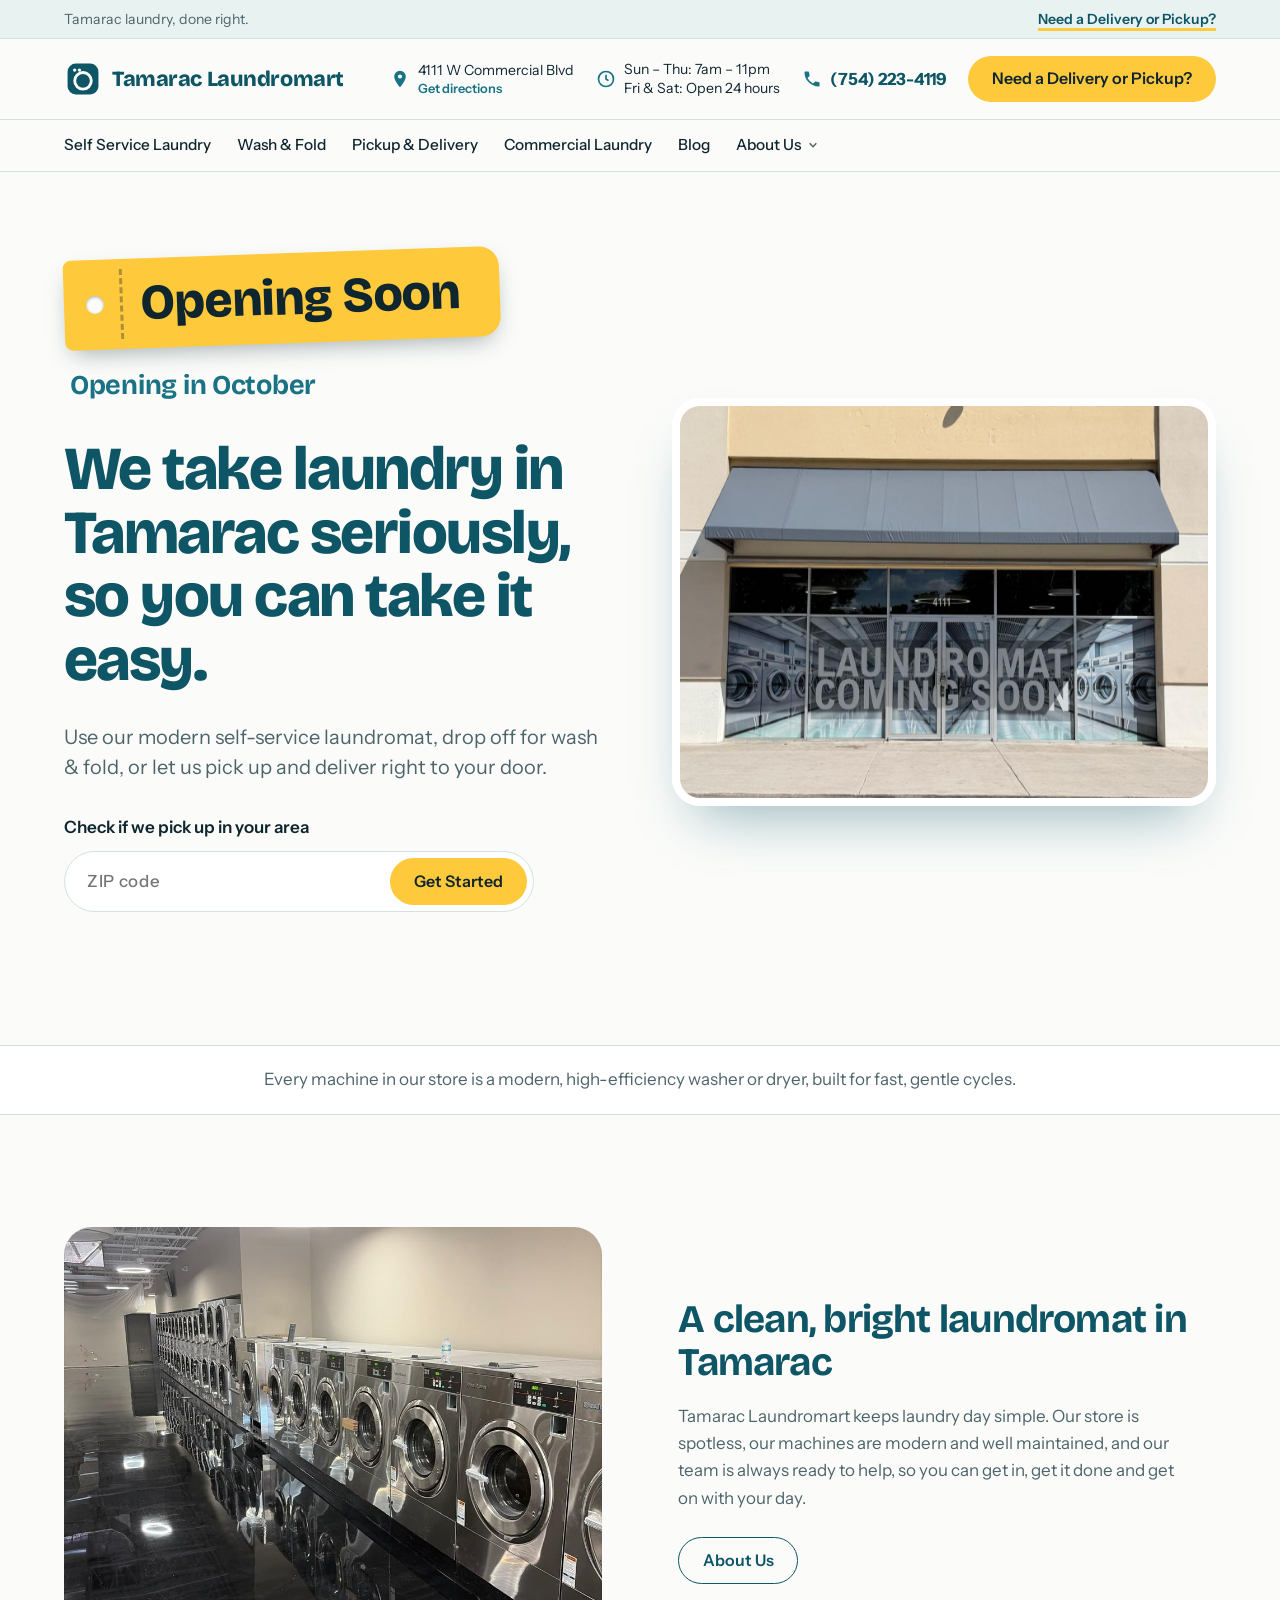
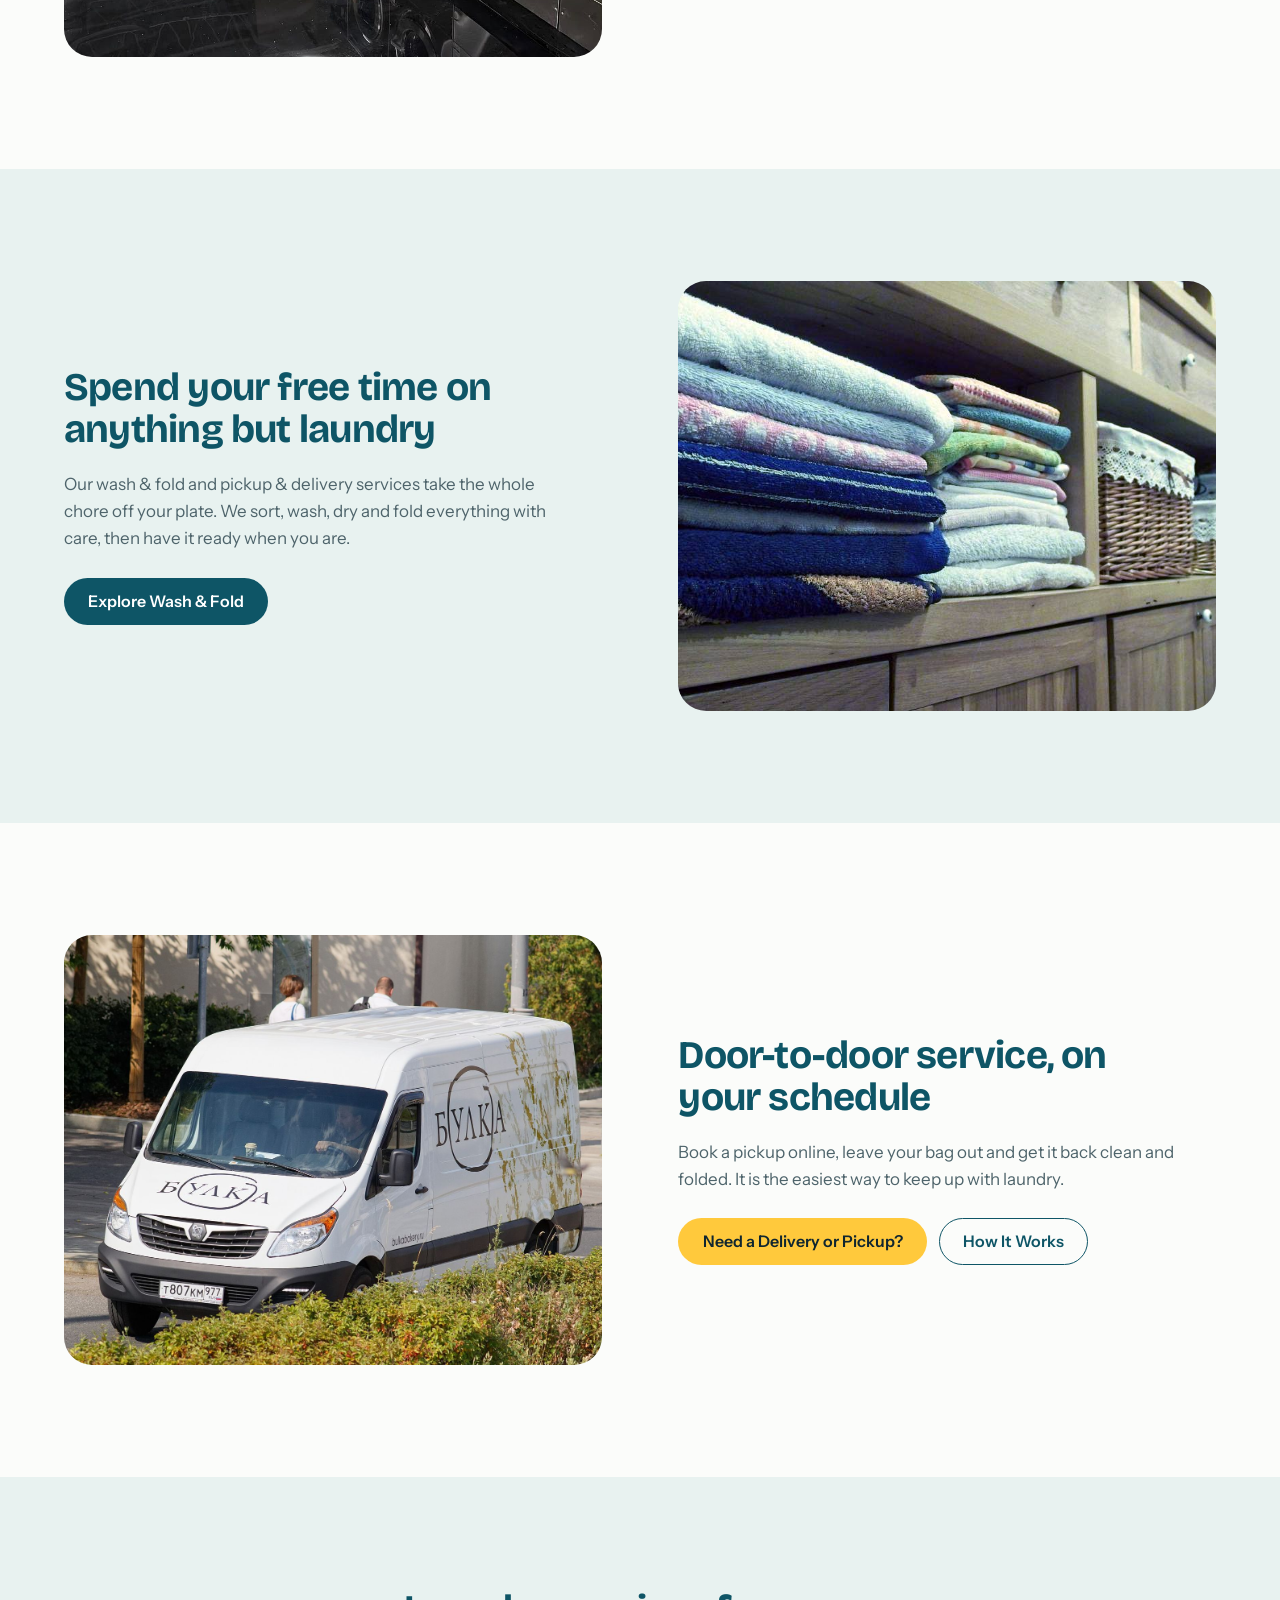
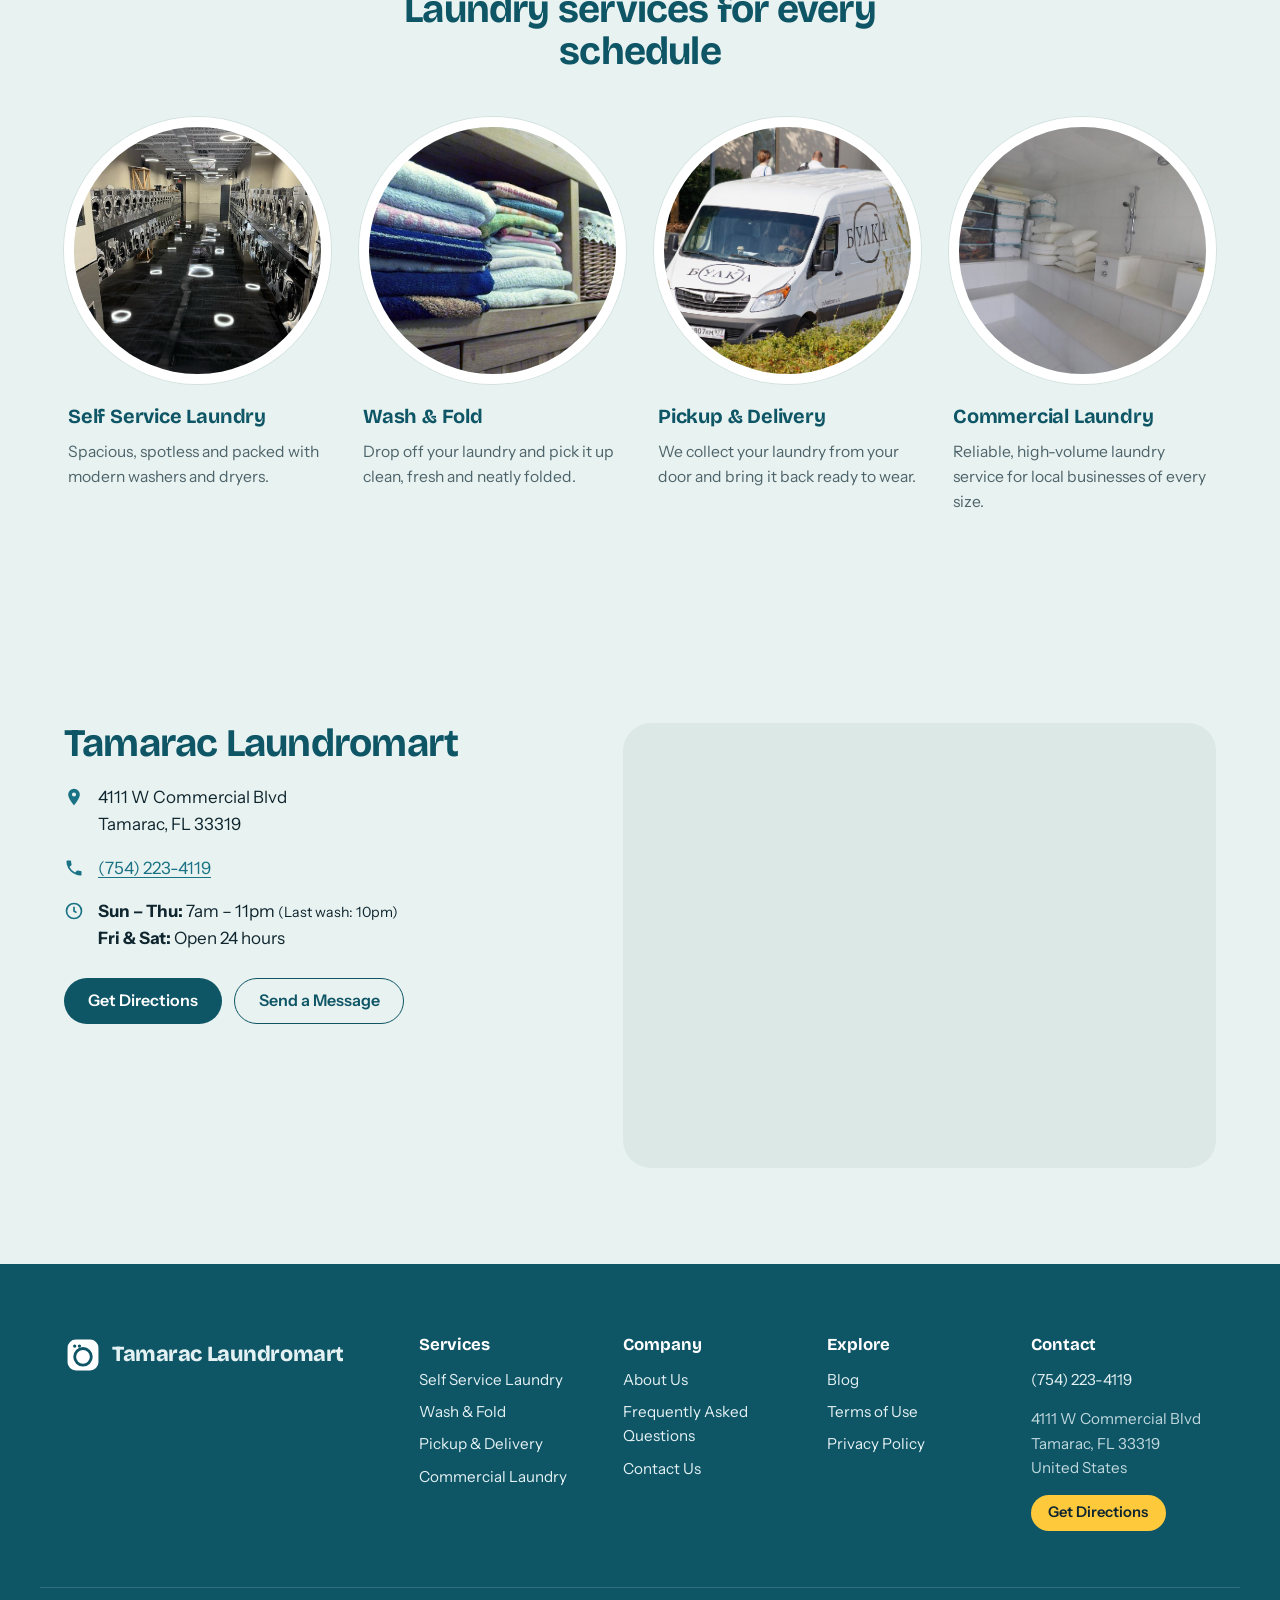
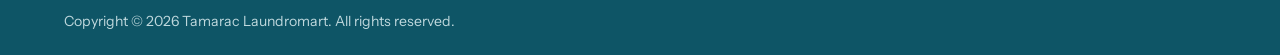
==== commit 9ecdb1ad: "Replace stock interior photos with real store photos Co-Authored-By: Claude Opus 5.5 <noreply@anthro" ====
--- a/public/index.html
+++ b/public/index.html
@@ -128,7 +128,7 @@
 <section class="section tone-soft">
   <div class="container">
     <div class="section-head center"><h2>Laundry services for every schedule</h2></div>
-    <div class="card-grid" data-mobile-carousel><a class="svc-card" href="/self-service-laundry/"><img src="/assets/img/machines-row.jpg" alt="" class="cover" loading="lazy" decoding="async"><div class="svc-body"><h3>Self Service Laundry</h3><p>Spacious, spotless and packed with modern washers and dryers.</p></div></a><a class="svc-card" href="/wash-and-fold/"><img src="/assets/img/folded.jpg" alt="" class="cover" loading="lazy" decoding="async"><div class="svc-body"><h3>Wash &amp; Fold</h3><p>Drop off your laundry and pick it up clean, fresh and neatly folded.</p></div></a><a class="svc-card" href="/pickup-and-delivery/"><img src="/assets/img/van.jpg" alt="" class="cover" loading="lazy" decoding="async"><div class="svc-body"><h3>Pickup &amp; Delivery</h3><p>We collect your laundry from your door and bring it back ready to wear.</p></div></a><a class="svc-card" href="/commercial-laundry/"><img src="/assets/img/towels.jpg" alt="" class="cover" loading="lazy" decoding="async"><div class="svc-body"><h3>Commercial Laundry</h3><p>Reliable, high-volume laundry service for local businesses of every size.</p></div></a></div>
+    <div class="card-grid" data-mobile-carousel><a class="svc-card" href="/self-service-laundry/"><img src="/assets/img/store-3.jpg" alt="" class="cover" loading="lazy" decoding="async"><div class="svc-body"><h3>Self Service Laundry</h3><p>Spacious, spotless and packed with modern washers and dryers.</p></div></a><a class="svc-card" href="/wash-and-fold/"><img src="/assets/img/folded.jpg" alt="" class="cover" loading="lazy" decoding="async"><div class="svc-body"><h3>Wash &amp; Fold</h3><p>Drop off your laundry and pick it up clean, fresh and neatly folded.</p></div></a><a class="svc-card" href="/pickup-and-delivery/"><img src="/assets/img/van.jpg" alt="" class="cover" loading="lazy" decoding="async"><div class="svc-body"><h3>Pickup &amp; Delivery</h3><p>We collect your laundry from your door and bring it back ready to wear.</p></div></a><a class="svc-card" href="/commercial-laundry/"><img src="/assets/img/towels.jpg" alt="" class="cover" loading="lazy" decoding="async"><div class="svc-body"><h3>Commercial Laundry</h3><p>Reliable, high-volume laundry service for local businesses of every size.</p></div></a></div>
   </div>
 </section>
 </main>
